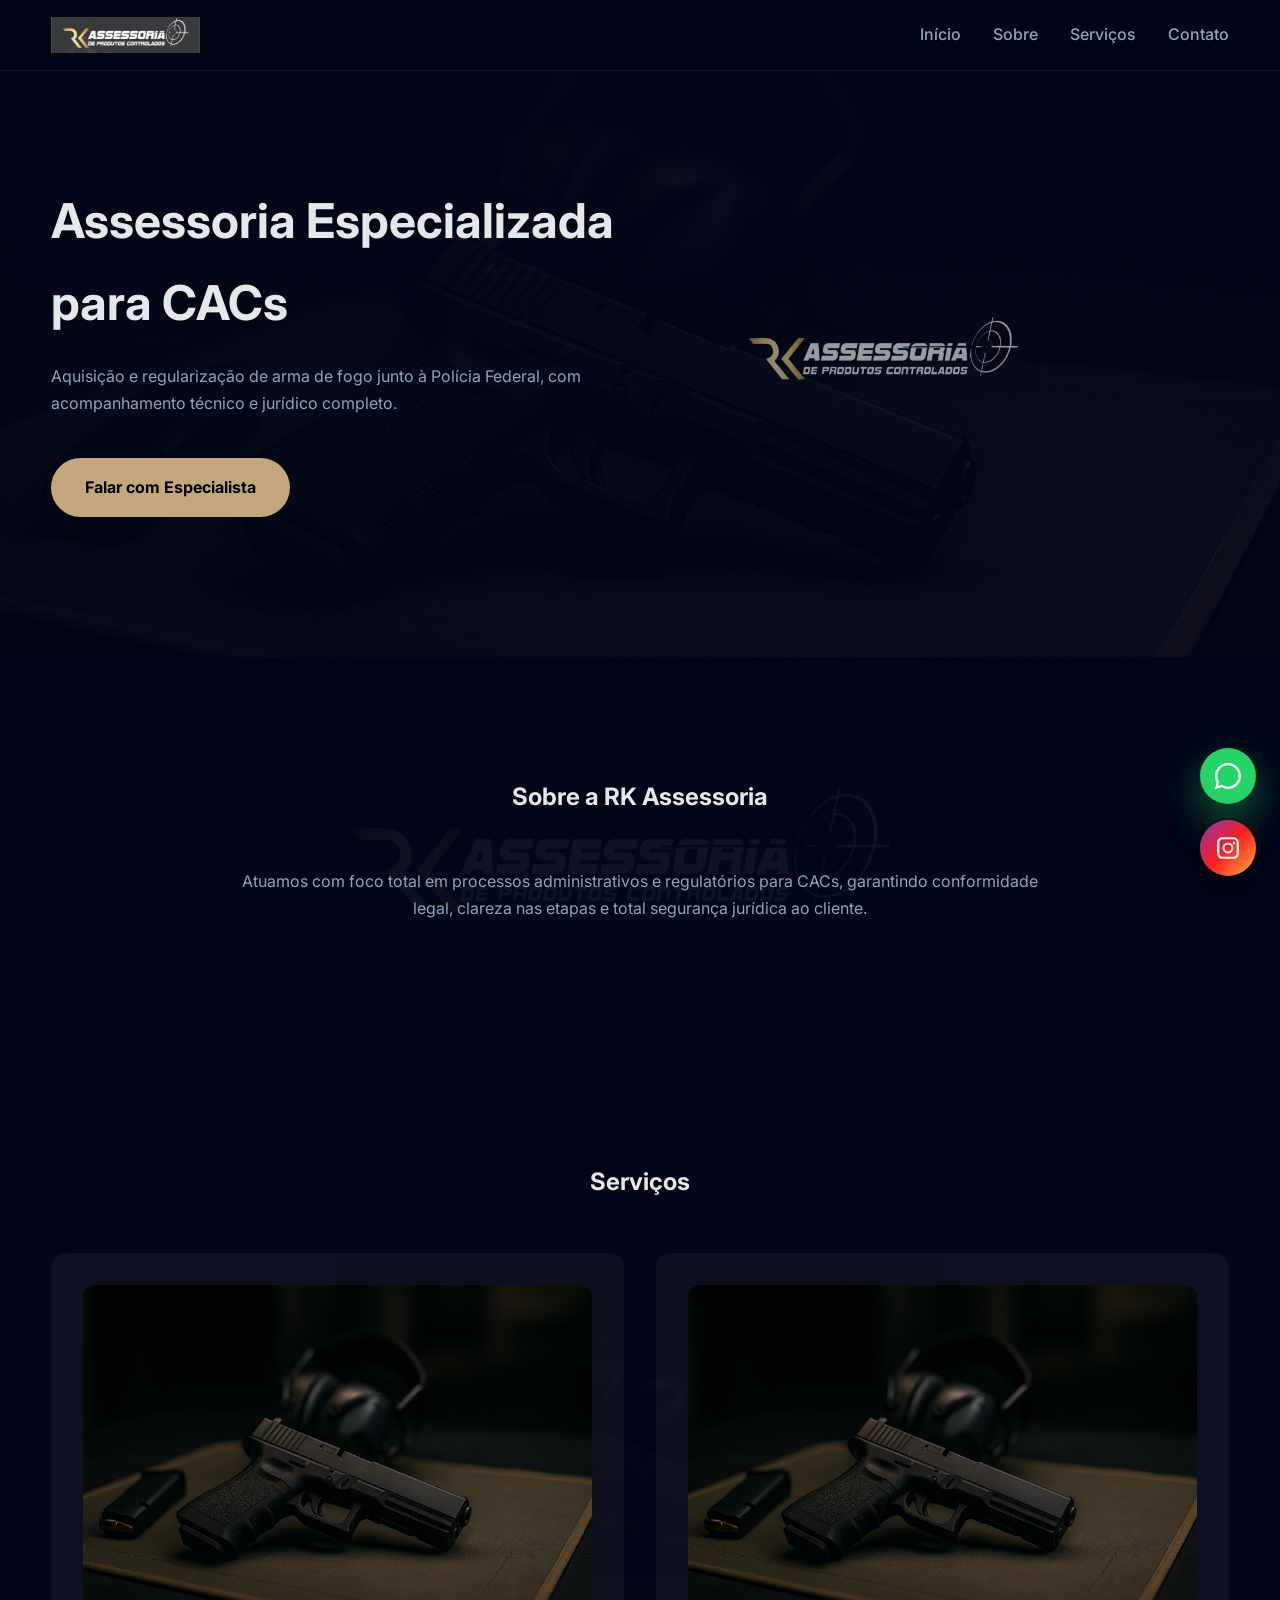
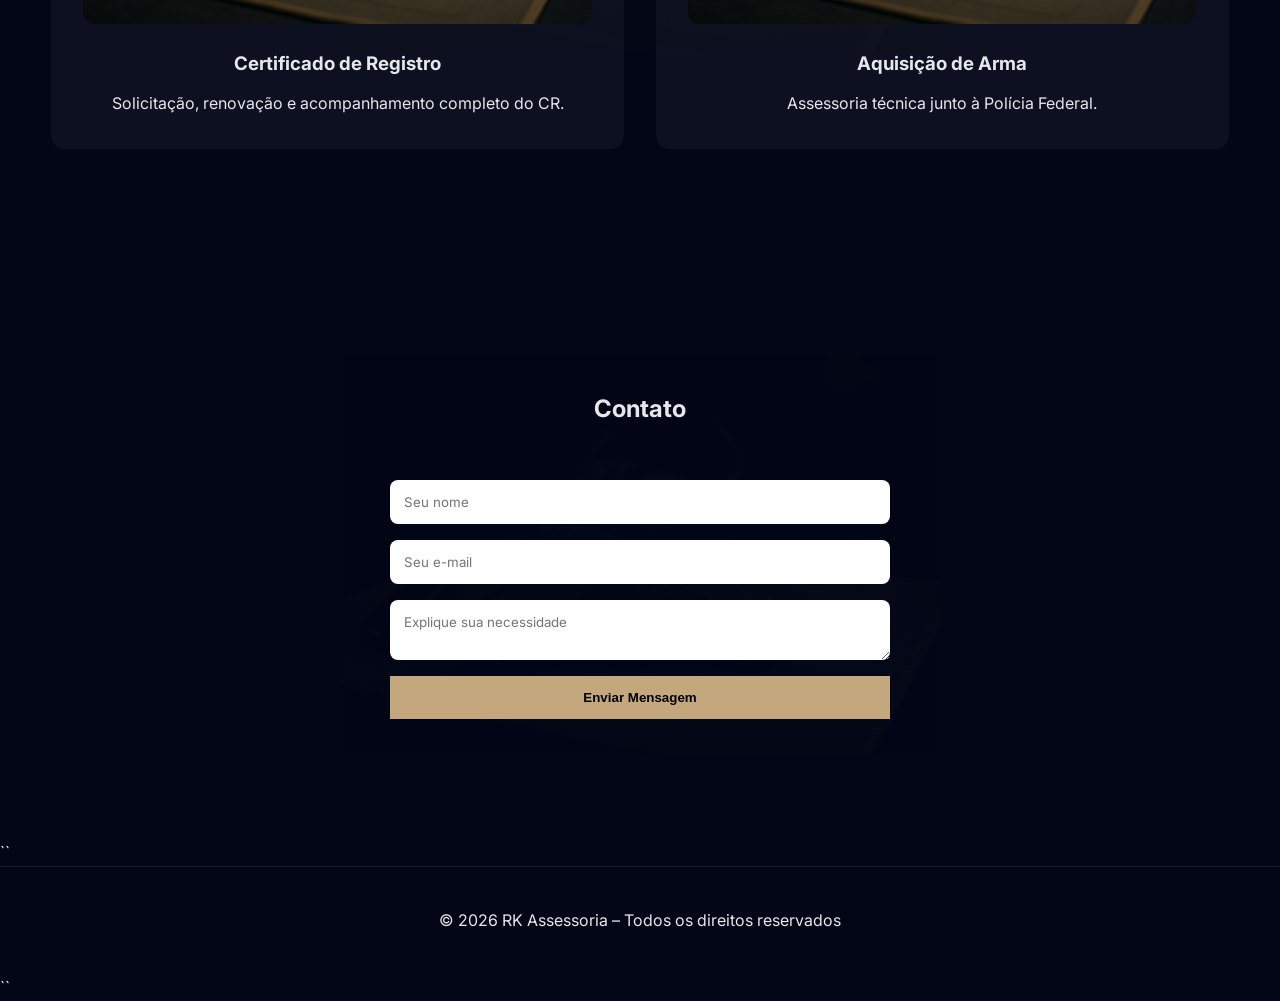
==== index.html @ 9faa20dd "Add files via upload" ====
<!DOCTYPE html>
<html lang="pt-BR">
<head>
  <meta charset="UTF-8">
  <meta name="viewport" content="width=device-width, initial-scale=1.0">
  <title>RK Assessoria | CAC</title>

  <!-- Fonte -->
  <link href="https://fonts.googleapis.com/css2?family=Inter:wght@400;500;600;700&display=swap" rel="stylesheet">

  <!-- CSS -->
  <link rel="stylesheet" href="css/style.css">
</head>
<body>

<!-- HEADER -->
<header class="header">
  <div class="container header-flex">
    <img src="img/logo-full.jpeg" alt="RK Assessoria" class="logo">

    <nav class="nav">
      <a href="#inicio">Início</a>
      <a href="#sobre">Sobre</a>
      <a href="#servicos">Serviços</a>
      <a href="#contato">Contato</a>
    </nav>
  </div>
</header>

<!-- HERO -->
<section class="hero" id="inicio">
  <div class="container hero-grid">
    <div>
      <h1>Assessoria Especializada para CACs</h1>
      <p>
        Aquisição e regularização de arma de fogo junto à Polícia Federal,
        com acompanhamento técnico e jurídico completo.
      </p>

      <a href="#contato" class="btn-primary">
        Falar com Especialista
      </a>
    </div>

    <img src="img/logo-light.png" alt="Logo RK" class="hero-logo">
  </div>
</section>

<!-- SOBRE -->
<section class="section watermark-sobre" id="sobre">
  <div class="container">
    <h2>Sobre a RK Assessoria</h2>

    <p class="center-text">
      Atuamos com foco total em processos administrativos e regulatórios
      para CACs, garantindo conformidade legal, clareza nas etapas
      e total segurança jurídica ao cliente.
    </p>
  </div>
</section>

<!-- SERVIÇOS -->
<section class="section watermark-servicos" id="servicos">
  <div class="container">
    <h2>Serviços</h2>

    <div class="grid">
      <div class="card">
        <img src="img/service1.jpg" alt="CR CAC">
        <h3>Certificado de Registro</h3>
        <p>Solicitação, renovação e acompanhamento completo do CR.</p>
      </div>

      <div class="card">
        <img src="img/service2.jpg" alt="Aquisição de Arma">
        <h3>Aquisição de Arma</h3>
        <p>Assessoria técnica junto à Polícia Federal.</p>
      </div>
    </div>
  </div>
</section>

<!-- CONTATO -->
<section class="section watermark-contato" id="contato">
  <div class="container">
    <h2>Contato</h2>

    <form class="contact-form">
      <input type="text" placeholder="Seu nome" required>
      <input type="email" placeholder="Seu e-mail" required>
      <textarea placeholder="Explique sua necessidade"></textarea>

      <button type="submit">Enviar Mensagem</button>
    </form>
  </div>
</section>

<!-- WHATSAPP e INSTAGRAM FLUTUANTE -->

<a href="https://wa.me/5500000000000"
   class="float-btn whatsapp-float"
   target="_blank"
   aria-label="WhatsApp">

  <svg xmlns="http://www.w3.org/2000/svg"
       viewBox="0 0 32 32"
       class="icon">
    <path d="M16 0C7.164 0 0 7.163 0 16c0 2.825.737 5.458 2.022 7.765L0 32l8.414-2.016A15.93 15.93 0 0 0 16 32c8.836 0 16-7.163 16-16C32 7.163 24.836 0 16 0zm0 29.09c-2.54 0-4.897-.742-6.89-2.016l-.493-.31-4.993 1.195 1.203-4.863-.322-.511A13.02 13.02 0 0 1 2.91 16C2.91 8.837 8.836 2.91 16 2.91c7.163 0 13.09 5.927 13.09 13.09 0 7.163-5.927 13.09-13.09 13.09z"/>
  </svg>
</a>

<!-- INSTAGRAM -->
<a href="https://www.instagram.com/rk_assessoria?igsh=MTFtNG84aW91aHFuNw=="
   class="float-btn instagram-float"
   target="_blank"
   aria-label="Instagram">

  <svg xmlns="http://www.w3.org/2000/svg"
       viewBox="0 0 24 24"
       class="icon">
    <path d="M7 2C4.243 2 2 4.243 2 7v10c0 2.757 2.243 5 5 5h10c2.757 0 5-2.243 5-5V7c0-2.757-2.243-5-5-5H7zm10 2c1.654 0 3 1.346 3 3v10c0 1.654-1.346 3-3 3H7c-1.654 0-3-1.346-3-3V7c0-1.654 1.346-3 3-3h10zm-5 3a5 5 0 100 10 5 5 0 000-10zm0 8.2A3.2 3.2 0 1115.2 12 3.204 3.204 0 0112 15.2zM17.5 6.3a1.2 1.2 0 100 2.4 1.2 1.2 0 000-2.4z"/>
  </svg>
</a>
``


<!-- FOOTER -->
<footer class="footer">
  <div class="container">
    <span>© 2026 RK Assessoria – Todos os direitos reservados</span>
  </div>
</footer>

<script src="js/script.js"></script>
</body>
</html>
``
---- css/style.css ----
:root {
  --bg-main: #020617;
  --bg-soft: #0f172a;
  --text-main: #e5e7eb;
  --text-muted: #94a3b8;
  --accent: #c4a77d;
  --whatsapp: #25d366;
}

/* RESET */
* {
  margin: 0;
  padding: 0;
  box-sizing: border-box;
}

html {
  scroll-behavior: smooth;
}

body {
  font-family: 'Inter', sans-serif;
  background: var(--bg-main);
  color: var(--text-main);
  line-height: 1.7;
}

/* CONTAINER */
.container {
  width: 92%;
  max-width: 1200px;
  margin: auto;
}

/* ================= HEADER ================= */
.header {
  position: fixed;
  top: 0;
  width: 100%;
  background: rgba(2,6,23,0.96);
  border-bottom: 1px solid rgba(255,255,255,0.08);
  z-index: 1000;
}

.header-flex {
  height: 70px;
  display: flex;
  align-items: center;
  justify-content: space-between;
}

.logo {
  height: 36px;
}

/* MENU COM LINHA ANIMADA */
.nav a {
  position: relative;
  margin-left: 28px;
  color: var(--text-muted);
  text-decoration: none;
  font-weight: 500;
  padding-bottom: 6px;
}

.nav a::after {
  content: "";
  position: absolute;
  left: 0;
  bottom: 0;
  width: 0;
  height: 2px;
  background: var(--accent);
  transition: width 0.35s ease;
}

.nav a:hover {
  color: var(--text-main);
}

.nav a:hover::after {
  width: 100%;
}

/* ================= HERO ================= */
.hero {
  padding: 180px 0 140px;
  background:
    linear-gradient(180deg, rgba(2,6,23,0.95), rgba(2,6,23,0.85)),
    url("../img/hero.jpg") center / cover no-repeat;
}

.hero-grid {
  display: grid;
  grid-template-columns: 1.3fr 1fr;
  gap: 60px;
  align-items: center;
}

.hero h1 {
  font-size: 3rem;
}

.hero p {
  margin: 20px 0 40px;
  color: var(--text-muted);
}

.hero-logo {
  max-width: 300px;
  opacity: 0.6;
}

/* BOTÃO */
.btn-primary {
  display: inline-block;
  background: var(--accent);
  color: #000;
  padding: 16px 34px;
  border-radius: 30px;
  font-weight: 700;
  text-decoration: none;
}

/* ================= SEÇÕES ================= */
.section {
  position: relative;
  padding: 120px 0;
  overflow: hidden;
}

.section h2 {
  text-align: center;
  margin-bottom: 50px;
}

/* MARCA D’ÁGUA */
.section::before {
  content: "";
  position: absolute;
  inset: 0;
  background-repeat: no-repeat;
  background-position: center;
  background-size: 600px;
  opacity: 0.05;
  pointer-events: none;
}

.section > .container {
  position: relative;
  z-index: 1;
}

.watermark-sobre::before {
  background-image: url("../img/logo-light.png");
}

.watermark-servicos::before {
  background-image: url("../img/service1.jpg");
}

.watermark-contato::before {
  background-image: url("../img/service2.jpg");
}

/* TEXTO */
.center-text {
  max-width: 800px;
  margin: auto;
  text-align: center;
  color: var(--text-muted);
}

/* ================= CARDS ================= */
.grid {
  display: grid;
  grid-template-columns: repeat(auto-fit, minmax(280px,1fr));
  gap: 32px;
}

.card {
  background: rgba(255,255,255,0.04);
  border-radius: 14px;
  padding: 32px;
  text-align: center;
  position: relative;
  overflow: hidden;
  transition: transform 0.3s ease;
}

.card:hover {
  transform: translateY(-6px);
}

/* LINHA ANIMADA NO CARD */
.card::after {
  content: "";
  position: absolute;
  bottom: 0;
  left: 0;
  width: 0;
  height: 3px;
  background: var(--accent);
  transition: width 0.4s ease;
}

.card:hover::after {
  width: 100%;
}

.card img {
  width: 100%;
  border-radius: 12px;
  margin-bottom: 16px;
}

.card h3 {
  margin-bottom: 10px;
}

/* ================= FORM ================= */
.contact-form {
  max-width: 500px;
  margin: auto;
  display: flex;
  flex-direction: column;
  gap: 16px;
}

.contact-form input,
.contact-form textarea {
  padding: 14px;
  border-radius: 8px;
  border: none;
  font-family: inherit;
}

.contact-form button {
  padding: 14px;
  background: var(--accent);
  border: none;
  font-weight: 700;
  cursor: pointer;
}

/* ================= WHATSAPP ================= */
.whatsapp-float {
  position: fixed;
  bottom: 24px;
  right: 24px;
  width: 58px;
  height: 58px;
  background: var(--whatsapp);
  color: #fff;
  font-size: 26px;
  border-radius: 50%;
  display: flex;
  align-items: center;
  justify-content: center;
  text-decoration: none;
}

/* ================= FOOTER ================= */
.footer {
  padding: 40px 0;
  text-align: center;
  border-top: 1px solid rgba(255,255,255,0.08);
}

/* ================= RESPONSIVO ================= */
@media (max-width: 900px) {
  .hero-grid {
    grid-template-columns: 1fr;
    text-align: center;
  }

  .nav {
    display: none;
  }
}


/* BASE DOS BOTÕES FLUTUANTES */
.float-btn {
  position: fixed;
  right: 24px;

  width: 56px;
  height: 56px;

  border-radius: 50%;
  display: flex;
  align-items: center;
  justify-content: center;

  text-decoration: none;
  z-index: 999;

  transition: transform 0.3s ease, box-shadow 0.3s ease;
}

.float-btn:hover {
  transform: translateY(-4px);
}

/* ÍCONE */
.float-btn .icon {
  width: 26px;
  height: 26px;
  fill: #fff;
}

/* WHATSAPP */
.whatsapp-float {
  bottom: 96px; /* fica em cima */
  background: #25d366;
  box-shadow: 0 18px 40px rgba(37,211,102,0.45);
}

.whatsapp-float:hover {
  box-shadow: 0 24px 60px rgba(37,211,102,0.65);
}

/* INSTAGRAM */
.instagram-float {
  bottom: 24px; /* fica embaixo */
  background: linear-gradient(135deg, #833ab4, #fd1d1d, #fcb045);
  box-shadow: 0 18px 40px rgba(0,0,0,0.45);
}

.instagram-float:hover {
  box-shadow: 0 24px 60px rgba(0,0,0,0.65);
}
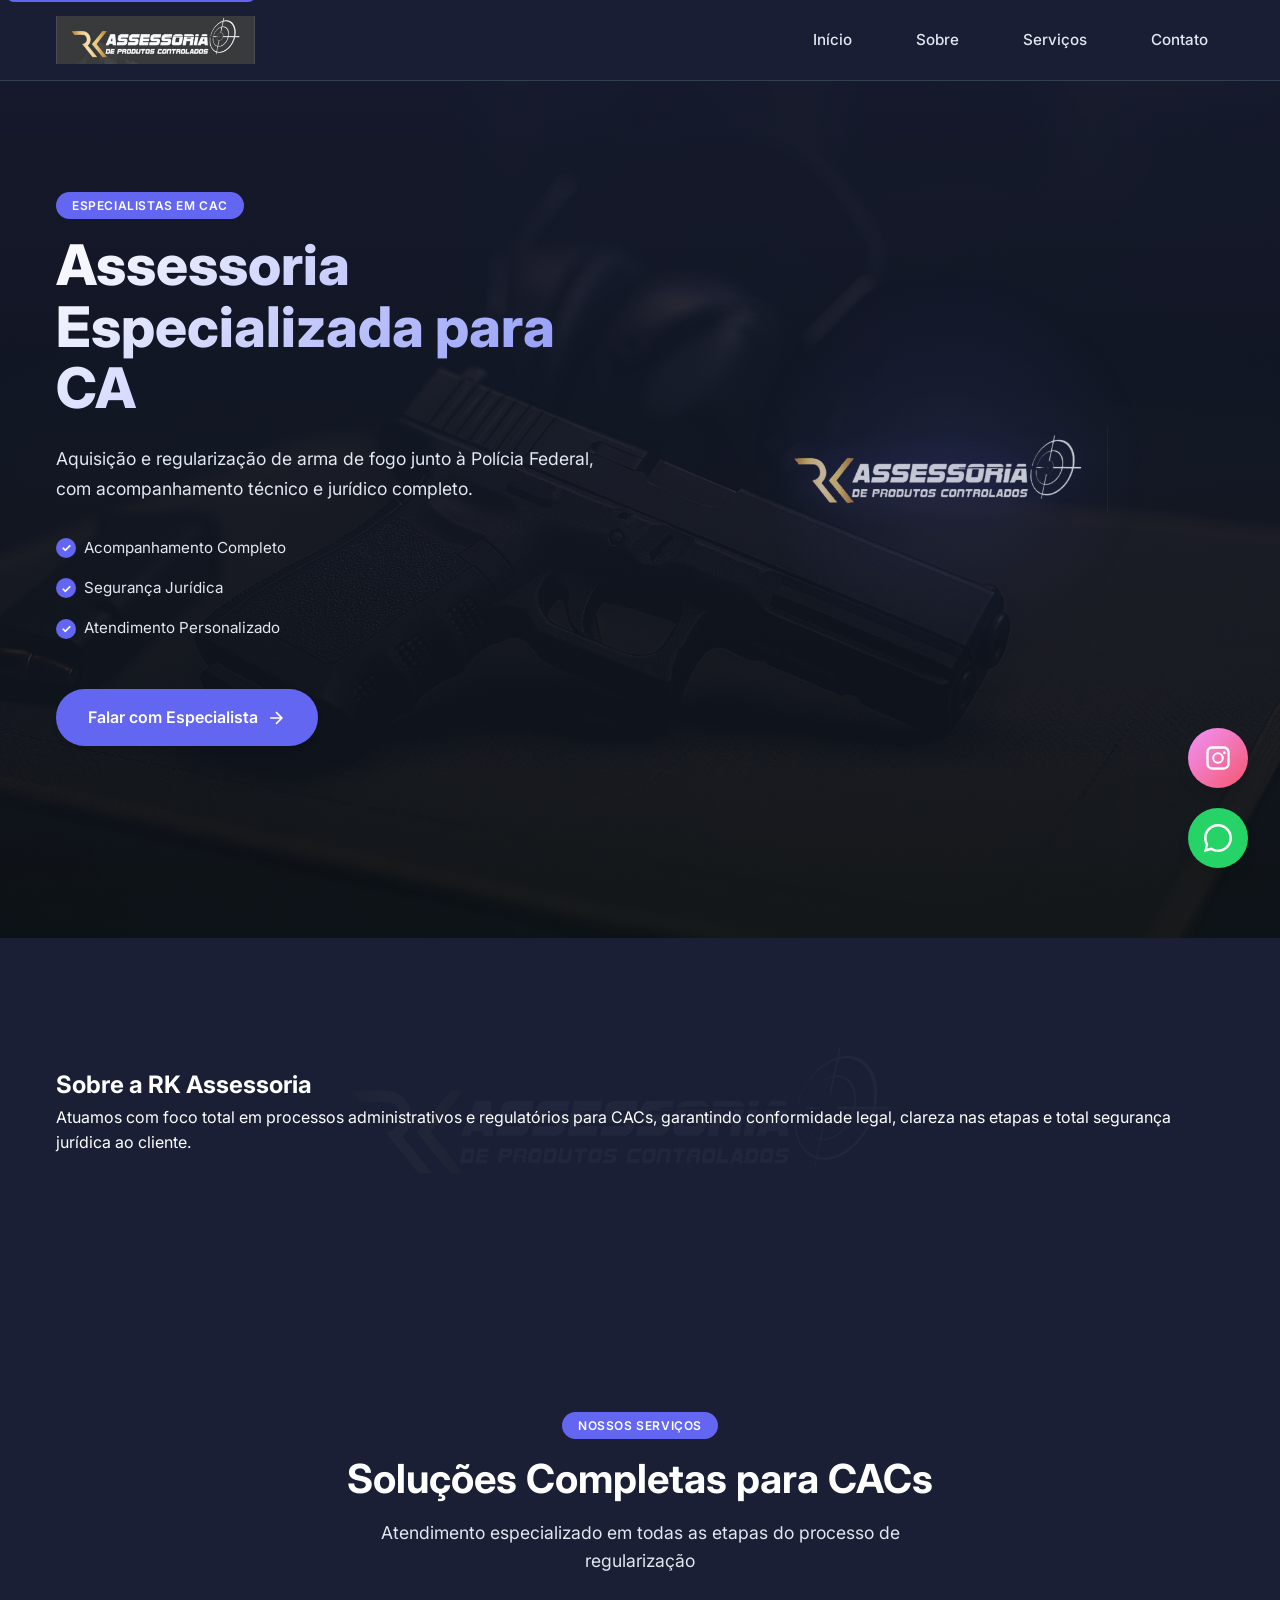
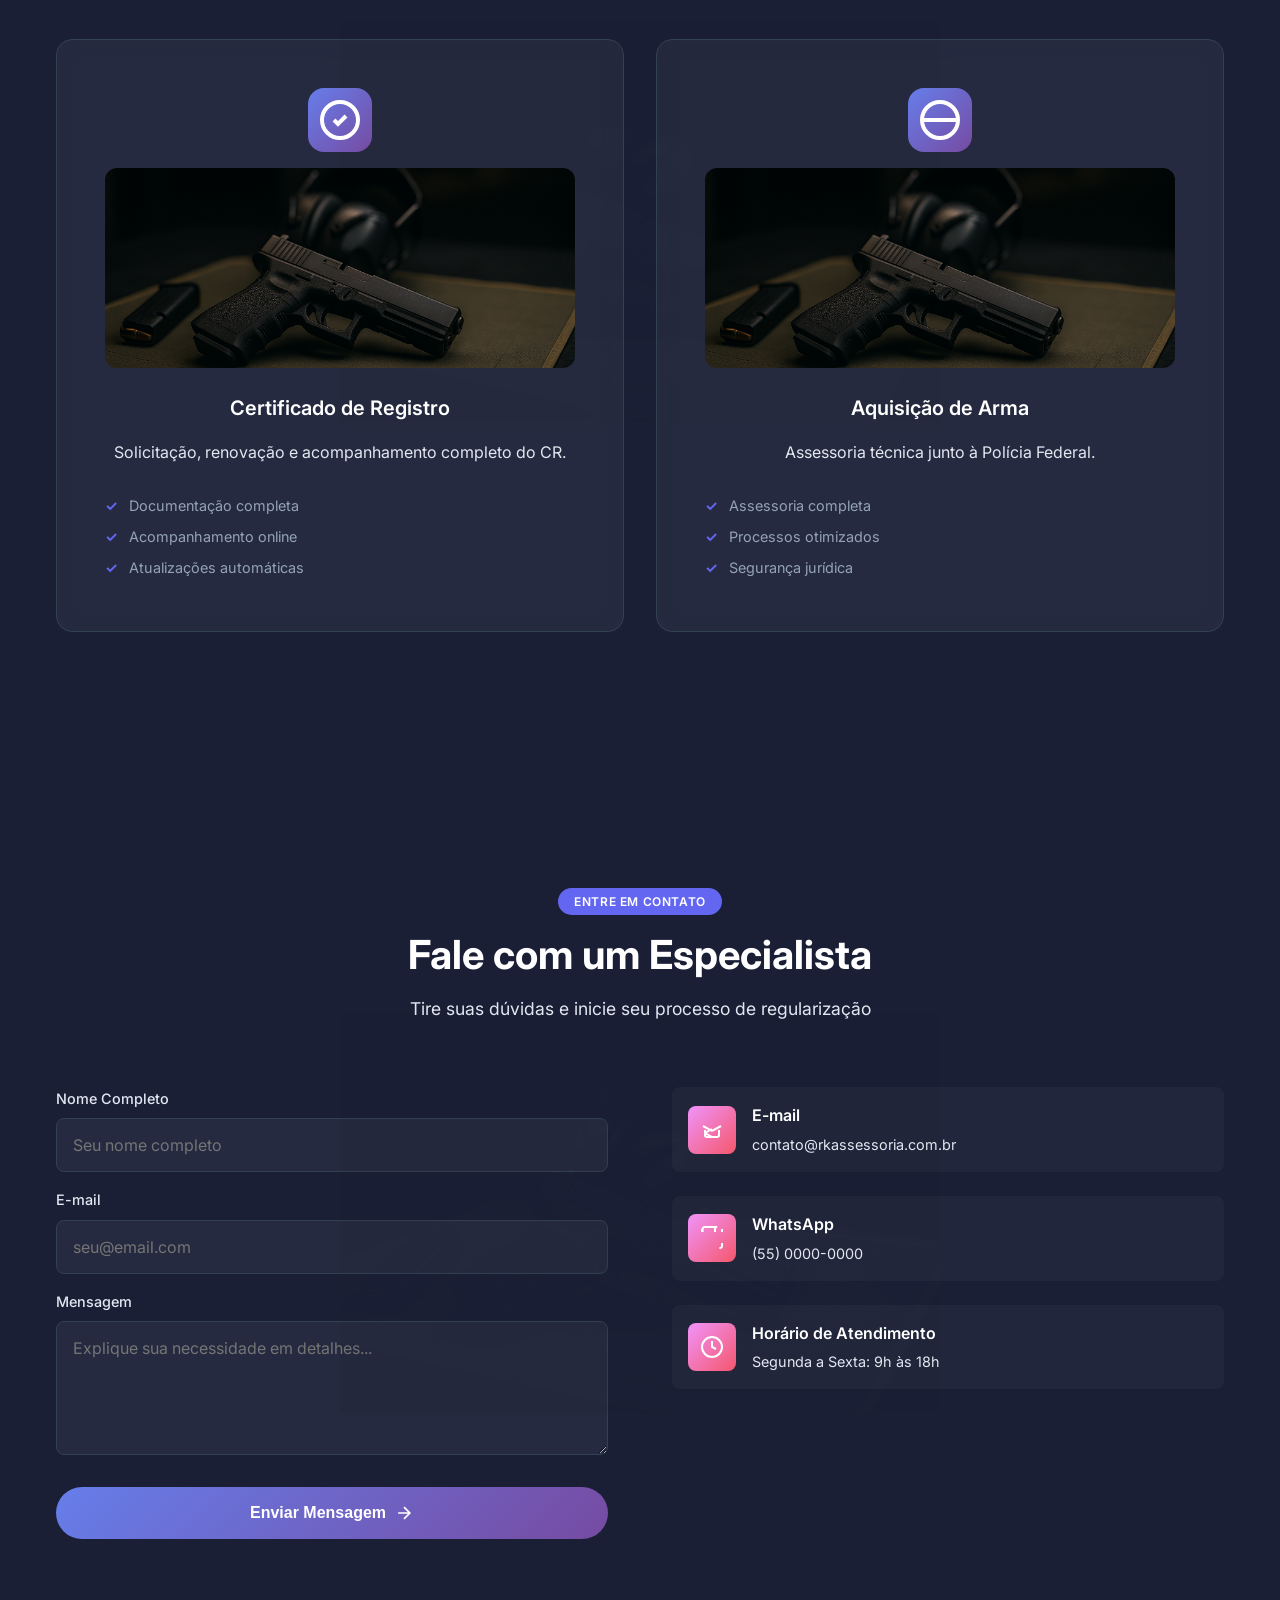
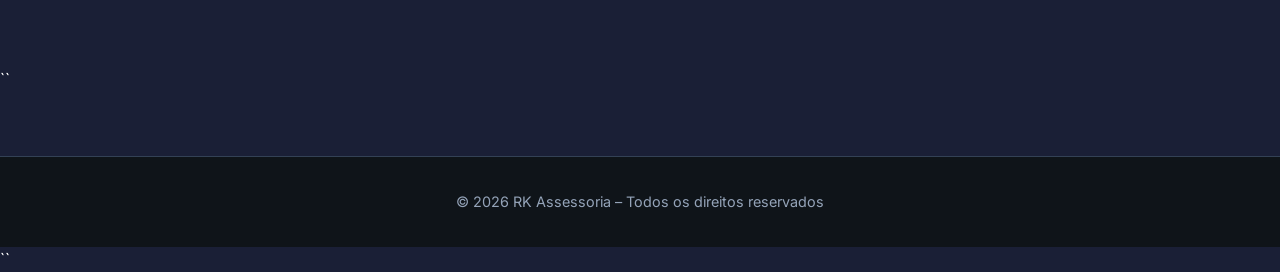
==== commit d971561d: "Add files via upload" ====
--- a/index.html
+++ b/index.html
@@ -3,46 +3,89 @@
 <head>
   <meta charset="UTF-8">
   <meta name="viewport" content="width=device-width, initial-scale=1.0">
-  <title>RK Assessoria | CAC</title>
-
-  <!-- Fonte -->
-  <link href="https://fonts.googleapis.com/css2?family=Inter:wght@400;500;600;700&display=swap" rel="stylesheet">
+  <meta name="description" content="RK Assessoria - Assessoria especializada para CACs. Aquisição e regularização de arma de fogo com acompanhamento técnico e jurídico completo.">
+  <meta name="keywords" content="CAC, assessoria, arma de fogo, Polícia Federal, certificado de registro">
+  <meta name="author" content="RK Assessoria">
+  <title>RK Assessoria | Assessoria Especializada para CACs</title>
+
+  <!-- Preconnect for performance -->
+  <link rel="preconnect" href="https://fonts.googleapis.com">
+  <link rel="preconnect" href="https://fonts.gstatic.com" crossorigin>
+
+  <!-- Fonts -->
+  <link href="https://fonts.googleapis.com/css2?family=Inter:wght@300;400;500;600;700;800&display=swap" rel="stylesheet">
 
   <!-- CSS -->
-  <link rel="stylesheet" href="css/style.css">
+  <link rel="stylesheet" href="css/style-new.css">
+
+  <!-- Favicon -->
+  <link rel="icon" type="image/x-icon" href="img/favicon.ico">
 </head>
 <body>
 
+<!-- Skip to main content for accessibility -->
+<a href="#main" class="skip-link">Pular para o conteúdo principal</a>
+
 <!-- HEADER -->
-<header class="header">
+<header class="header" role="banner">
   <div class="container header-flex">
-    <img src="img/logo-full.jpeg" alt="RK Assessoria" class="logo">
-
-    <nav class="nav">
-      <a href="#inicio">Início</a>
-      <a href="#sobre">Sobre</a>
-      <a href="#servicos">Serviços</a>
-      <a href="#contato">Contato</a>
+    <a href="#inicio" class="logo-link" aria-label="RK Assessoria - Início">
+      <img src="img/logo-full.jpeg" alt="RK Assessoria" class="logo">
+    </a>
+
+    <button class="mobile-menu-toggle" aria-label="Abrir menu" aria-expanded="false">
+      <span></span>
+      <span></span>
+      <span></span>
+    </button>
+
+    <nav class="nav" role="navigation" aria-label="Menu principal">
+      <a href="#inicio" class="nav-link">Início</a>
+      <a href="#sobre" class="nav-link">Sobre</a>
+      <a href="#servicos" class="nav-link">Serviços</a>
+      <a href="#contato" class="nav-link">Contato</a>
     </nav>
   </div>
 </header>
 
 <!-- HERO -->
-<section class="hero" id="inicio">
+<section class="hero" id="inicio" role="main">
   <div class="container hero-grid">
-    <div>
-      <h1>Assessoria Especializada para CACs</h1>
-      <p>
+    <div class="hero-content">
+      <span class="hero-badge">Especialistas em CAC</span>
+      <h1 class="hero-title">Assessoria Especializada para CACs</h1>
+      <p class="hero-description">
         Aquisição e regularização de arma de fogo junto à Polícia Federal,
         com acompanhamento técnico e jurídico completo.
       </p>
 
+      <div class="hero-features">
+        <div class="feature-item">
+          <span class="feature-icon">✓</span>
+          <span>Acompanhamento Completo</span>
+        </div>
+        <div class="feature-item">
+          <span class="feature-icon">✓</span>
+          <span>Segurança Jurídica</span>
+        </div>
+        <div class="feature-item">
+          <span class="feature-icon">✓</span>
+          <span>Atendimento Personalizado</span>
+        </div>
+      </div>
+
       <a href="#contato" class="btn-primary">
-        Falar com Especialista
+        <span>Falar com Especialista</span>
+        <svg width="20" height="20" viewBox="0 0 24 24" fill="none" stroke="currentColor" stroke-width="2">
+          <path d="M5 12h14M12 5l7 7-7 7"/>
+        </svg>
       </a>
     </div>
 
-    <img src="img/logo-light.png" alt="Logo RK" class="hero-logo">
+    <div class="hero-visual">
+      <img src="img/logo-light.png" alt="Logo RK" class="hero-logo">
+      <div class="hero-glow"></div>
+    </div>
   </div>
 </section>
 
@@ -62,19 +105,49 @@
 <!-- SERVIÇOS -->
 <section class="section watermark-servicos" id="servicos">
   <div class="container">
-    <h2>Serviços</h2>
+    <div class="section-header">
+      <span class="section-subtitle">Nossos Serviços</span>
+      <h2 class="section-title">Soluções Completas para CACs</h2>
+      <p class="section-description">
+        Atendimento especializado em todas as etapas do processo de regularização
+      </p>
+    </div>
 
     <div class="grid">
       <div class="card">
-        <img src="img/service1.jpg" alt="CR CAC">
-        <h3>Certificado de Registro</h3>
-        <p>Solicitação, renovação e acompanhamento completo do CR.</p>
+        <div class="card-icon">
+          <svg width="48" height="48" viewBox="0 0 24 24" fill="none" stroke="currentColor" stroke-width="2">
+            <path d="M9 12l2 2 4-4m6 2a9 9 0 11-18 0 9 9 0 0118 0z"/>
+          </svg>
+        </div>
+        <img src="img/service1.jpg" alt="CR CAC" class="card-image">
+        <div class="card-content">
+          <h3>Certificado de Registro</h3>
+          <p>Solicitação, renovação e acompanhamento completo do CR.</p>
+          <ul class="card-features">
+            <li>Documentação completa</li>
+            <li>Acompanhamento online</li>
+            <li>Atualizações automáticas</li>
+          </ul>
+        </div>
       </div>
 
       <div class="card">
-        <img src="img/service2.jpg" alt="Aquisição de Arma">
-        <h3>Aquisição de Arma</h3>
-        <p>Assessoria técnica junto à Polícia Federal.</p>
+        <div class="card-icon">
+          <svg width="48" height="48" viewBox="0 0 24 24" fill="none" stroke="currentColor" stroke-width="2">
+            <path d="M21 12a9 9 0 01-9 9m9-9a9 9 0 00-9-9m9 9H3m9 9a9 9 0 01-9-9m9-9a9 9 0 00-9 9"/>
+          </svg>
+        </div>
+        <img src="img/service2.jpg" alt="Aquisição de Arma" class="card-image">
+        <div class="card-content">
+          <h3>Aquisição de Arma</h3>
+          <p>Assessoria técnica junto à Polícia Federal.</p>
+          <ul class="card-features">
+            <li>Assessoria completa</li>
+            <li>Processos otimizados</li>
+            <li>Segurança jurídica</li>
+          </ul>
+        </div>
       </div>
     </div>
   </div>
@@ -83,15 +156,78 @@
 <!-- CONTATO -->
 <section class="section watermark-contato" id="contato">
   <div class="container">
-    <h2>Contato</h2>
-
-    <form class="contact-form">
-      <input type="text" placeholder="Seu nome" required>
-      <input type="email" placeholder="Seu e-mail" required>
-      <textarea placeholder="Explique sua necessidade"></textarea>
-
-      <button type="submit">Enviar Mensagem</button>
-    </form>
+    <div class="section-header">
+      <span class="section-subtitle">Entre em Contato</span>
+      <h2 class="section-title">Fale com um Especialista</h2>
+      <p class="section-description">
+        Tire suas dúvidas e inicie seu processo de regularização
+      </p>
+    </div>
+
+    <div class="contact-wrapper">
+      <form class="contact-form">
+        <div class="form-group">
+          <label for="name" class="form-label">Nome Completo</label>
+          <input type="text" id="name" name="name" placeholder="Seu nome completo" required class="form-input">
+        </div>
+        
+        <div class="form-group">
+          <label for="email" class="form-label">E-mail</label>
+          <input type="email" id="email" name="email" placeholder="seu@email.com" required class="form-input">
+        </div>
+        
+        <div class="form-group">
+          <label for="message" class="form-label">Mensagem</label>
+          <textarea id="message" name="message" placeholder="Explique sua necessidade em detalhes..." rows="5" required class="form-textarea"></textarea>
+        </div>
+
+        <button type="submit" class="btn-submit">
+          <span>Enviar Mensagem</span>
+          <svg width="20" height="20" viewBox="0 0 24 24" fill="none" stroke="currentColor" stroke-width="2">
+            <path d="M5 12h14M12 5l7 7-7 7"/>
+          </svg>
+        </button>
+      </form>
+
+      <div class="contact-info">
+        <div class="contact-item">
+          <div class="contact-icon">
+            <svg width="24" height="24" viewBox="0 0 24 24" fill="none" stroke="currentColor" stroke-width="2">
+              <path d="M3 8l7.89 4.26a2 2 0 002.22 0L21 8M5 12v5a2 2 0 002 2h10a2 2 0 002-2v-5m-7 7l-7-4m0 0l7-4"/>
+            </svg>
+          </div>
+          <div class="contact-details">
+            <h4>E-mail</h4>
+            <p>contato@rkassessoria.com.br</p>
+          </div>
+        </div>
+
+        <div class="contact-item">
+          <div class="contact-icon">
+            <svg width="24" height="24" viewBox="0 0 24 24" fill="none" stroke="currentColor" stroke-width="2">
+              <path d="M22 16.92v3a2 2 0 01-2.18 2H19.4M15 6.08V3a2 2 0 012.18-2H4.62A2 2 0 002.62 3v3.08M22 3v3.08M2 3v3.08"/>
+            </svg>
+          </div>
+          <div class="contact-details">
+            <h4>WhatsApp</h4>
+            <p>(55) 0000-0000</p>
+          </div>
+        </div>
+
+        <div class="contact-item">
+          <div class="contact-icon">
+            <svg width="24" height="24" viewBox="0 0 24 24" fill="none" stroke="currentColor" stroke-width="2">
+              <circle cx="12" cy="12" r="10"/>
+              <polyline points="12 6 12 12 16 14"/>
+            </svg>
+          </div>
+          <div class="contact-details">
+            <h4>Horário de Atendimento</h4>
+            <p>Segunda a Sexta: 9h às 18h</p>
+          </div>
+        </div>
+      </div>
+    </div>
   </div>
 </section>
 
--- a/css/style-new.css
+++ b/css/style-new.css
@@ -0,0 +1,1078 @@
+/* ============================================
+   MODERN CSS FOR RK ASSESSORIA
+   ============================================ */
+
+/* CSS Variables */
+:root {
+  /* Colors - Modern Palette */
+  --primary: #1a1f36;
+  --primary-dark: #0f1419;
+  --primary-light: #2a3147;
+  
+  --accent: #6366f1;
+  --accent-dark: #4f46e5;
+  --accent-light: #818cf8;
+  
+  --secondary: #22d3ee;
+  --secondary-dark: #06b6d4;
+  --secondary-light: #67e8f9;
+  
+  --text-primary: #ffffff;
+  --text-secondary: #e2e8f0;
+  --text-muted: #94a3b8;
+  --text-dim: #64748b;
+  
+  --surface: #ffffff;
+  --surface-dark: #1e293b;
+  --surface-light: #f8fafc;
+  
+  --border: #e2e8f0;
+  --border-dark: #334155;
+  --border-light: #f1f5f9;
+  
+  --gradient-1: linear-gradient(135deg, #667eea 0%, #764ba2 100%);
+  --gradient-2: linear-gradient(135deg, #f093fb 0%, #f5576c 100%);
+  --gradient-3: linear-gradient(135deg, #4facfe 0%, #00f2fe 100%);
+  --gradient-dark: linear-gradient(180deg, rgba(26, 31, 54, 0.95), rgba(15, 20, 25, 0.98));
+  
+  /* Shadows */
+  --shadow-sm: 0 1px 2px 0 rgba(0, 0, 0, 0.05);
+  --shadow: 0 4px 6px -1px rgba(0, 0, 0, 0.1), 0 2px 4px -1px rgba(0, 0, 0, 0.06);
+  --shadow-lg: 0 10px 15px -3px rgba(0, 0, 0, 0.1), 0 4px 6px -2px rgba(0, 0, 0, 0.05);
+  --shadow-xl: 0 20px 25px -5px rgba(0, 0, 0, 0.1), 0 10px 10px -5px rgba(0, 0, 0, 0.04);
+  
+  /* Transitions */
+  --transition-fast: 150ms cubic-bezier(0.4, 0, 0.2, 1);
+  --transition: 300ms cubic-bezier(0.4, 0, 0.2, 1);
+  --transition-slow: 500ms cubic-bezier(0.4, 0, 0.2, 1);
+  
+  /* Typography */
+  --font-family: 'Inter', -apple-system, BlinkMacSystemFont, 'Segoe UI', Roboto, sans-serif;
+  --font-mono: 'SF Mono', Monaco, 'Cascadia Code', 'Roboto Mono', Consolas, monospace;
+  
+  /* Spacing */
+  --space-xs: 0.25rem;
+  --space-sm: 0.5rem;
+  --space: 1rem;
+  --space-lg: 1.5rem;
+  --space-xl: 2rem;
+  --space-2xl: 3rem;
+  --space-3xl: 4rem;
+  
+  /* Border Radius */
+  --radius-sm: 0.375rem;
+  --radius: 0.5rem;
+  --radius-lg: 0.75rem;
+  --radius-xl: 1rem;
+  --radius-2xl: 1.5rem;
+  --radius-full: 9999px;
+}
+
+/* Reset & Base */
+* {
+  margin: 0;
+  padding: 0;
+  box-sizing: border-box;
+}
+
+*::before,
+*::after {
+  box-sizing: border-box;
+}
+
+html {
+  scroll-behavior: smooth;
+  font-size: clamp(14px, 1.5vw, 16px);
+  -webkit-font-smoothing: antialiased;
+  -moz-osx-font-smoothing: grayscale;
+}
+
+body {
+  font-family: var(--font-family);
+  font-weight: 400;
+  line-height: 1.6;
+  color: var(--text-primary);
+  background: var(--primary);
+  overflow-x: hidden;
+}
+
+/* Skip Link */
+.skip-link {
+  position: absolute;
+  top: -40px;
+  left: 6px;
+  background: var(--accent);
+  color: white;
+  padding: 8px;
+  text-decoration: none;
+  border-radius: var(--radius);
+  z-index: 10000;
+  transition: var(--transition-fast);
+}
+
+.skip-link:focus {
+  top: 6px;
+}
+
+/* Container */
+.container {
+  width: min(100% - 2rem, 1200px);
+  margin: 0 auto;
+  padding: 0 1rem;
+}
+
+/* ============================================
+   HEADER
+   ============================================ */
+
+.header {
+  position: fixed;
+  top: 0;
+  left: 0;
+  right: 0;
+  background: rgba(26, 31, 54, 0.95);
+  backdrop-filter: blur(20px);
+  -webkit-backdrop-filter: blur(20px);
+  border-bottom: 1px solid var(--border-dark);
+  z-index: 1000;
+  transition: var(--transition);
+}
+
+.header-flex {
+  display: flex;
+  align-items: center;
+  justify-content: space-between;
+  height: 80px;
+  max-width: 1200px;
+  margin: 0 auto;
+  padding: 0 1rem;
+}
+
+.logo-link {
+  display: flex;
+  align-items: center;
+  text-decoration: none;
+  transition: var(--transition-fast);
+}
+
+.logo-link:hover {
+  transform: scale(1.05);
+}
+
+.logo {
+  height: 48px;
+  width: auto;
+  transition: var(--transition);
+}
+
+/* Mobile Menu Toggle */
+.mobile-menu-toggle {
+  display: none;
+  flex-direction: column;
+  justify-content: center;
+  align-items: center;
+  width: 48px;
+  height: 48px;
+  background: transparent;
+  border: none;
+  cursor: pointer;
+  position: relative;
+  z-index: 1001;
+}
+
+.mobile-menu-toggle span {
+  width: 24px;
+  height: 2px;
+  background: var(--text-primary);
+  margin: 3px 0;
+  transition: var(--transition);
+  position: relative;
+}
+
+.mobile-menu-toggle span:nth-child(1) {
+  transform: translateY(0) rotate(0deg);
+}
+
+.mobile-menu-toggle span:nth-child(2) {
+  opacity: 1;
+}
+
+.mobile-menu-toggle span:nth-child(3) {
+  transform: translateY(0) rotate(0deg);
+}
+
+.mobile-menu-toggle[aria-expanded="true"] span:nth-child(1) {
+  transform: translateY(5px) rotate(45deg);
+}
+
+.mobile-menu-toggle[aria-expanded="true"] span:nth-child(2) {
+  opacity: 0;
+}
+
+.mobile-menu-toggle[aria-expanded="true"] span:nth-child(3) {
+  transform: translateY(-5px) rotate(-45deg);
+}
+
+/* Navigation */
+.nav {
+  display: flex;
+  align-items: center;
+  gap: var(--space-xl);
+}
+
+.nav-link {
+  position: relative;
+  color: var(--text-secondary);
+  text-decoration: none;
+  font-weight: 500;
+  font-size: 0.95rem;
+  padding: var(--space-sm) var(--space);
+  border-radius: var(--radius);
+  transition: var(--transition-fast);
+  overflow: hidden;
+}
+
+.nav-link::before {
+  content: '';
+  position: absolute;
+  top: 0;
+  left: -100%;
+  width: 100%;
+  height: 100%;
+  background: var(--accent);
+  transition: var(--transition);
+  z-index: -1;
+}
+
+.nav-link:hover {
+  color: var(--text-primary);
+  transform: translateY(-2px);
+}
+
+.nav-link:hover::before {
+  left: 0;
+}
+
+.nav-link:focus {
+  outline: 2px solid var(--accent);
+  outline-offset: 2px;
+}
+
+/* ============================================
+   HERO
+   ============================================ */
+
+.hero {
+  padding: clamp(6rem, 15vw, 12rem) 0;
+  background: var(--gradient-dark);
+  position: relative;
+  overflow: hidden;
+}
+
+.hero::before {
+  content: '';
+  position: absolute;
+  top: 0;
+  left: 0;
+  right: 0;
+  bottom: 0;
+  background: url("../img/hero.jpg") center/cover no-repeat;
+  opacity: 0.15;
+  z-index: 0;
+}
+
+.hero-grid {
+  display: grid;
+  grid-template-columns: 1fr 1fr;
+  gap: var(--space-3xl);
+  align-items: center;
+  position: relative;
+  z-index: 1;
+}
+
+.hero-content {
+  max-width: 600px;
+}
+
+.hero-badge {
+  display: inline-block;
+  background: var(--accent);
+  color: white;
+  padding: var(--space-xs) var(--space);
+  border-radius: var(--radius-full);
+  font-size: 0.75rem;
+  font-weight: 600;
+  text-transform: uppercase;
+  letter-spacing: 0.05em;
+  margin-bottom: var(--space);
+  animation: pulse 2s infinite;
+}
+
+@keyframes pulse {
+  0%, 100% { opacity: 1; }
+  50% { opacity: 0.8; }
+}
+
+.hero-title {
+  font-size: clamp(2rem, 5vw, 3.5rem);
+  font-weight: 800;
+  line-height: 1.1;
+  margin-bottom: var(--space-lg);
+  background: linear-gradient(135deg, var(--text-primary) 0%, var(--accent-light) 100%);
+  -webkit-background-clip: text;
+  -webkit-text-fill-color: transparent;
+  background-clip: text;
+  animation: gradientShift 3s ease-in-out infinite;
+}
+
+@keyframes gradientShift {
+  0%, 100% { background-position: 0% 50%; }
+  50% { background-position: 100% 50%; }
+}
+
+.hero-description {
+  font-size: 1.1rem;
+  color: var(--text-secondary);
+  margin-bottom: var(--space-xl);
+  line-height: 1.7;
+}
+
+.hero-features {
+  display: flex;
+  flex-direction: column;
+  gap: var(--space);
+  margin-bottom: var(--space-2xl);
+}
+
+.feature-item {
+  display: flex;
+  align-items: center;
+  gap: var(--space-sm);
+  color: var(--text-secondary);
+  font-size: 0.95rem;
+  opacity: 0;
+  transform: translateX(-20px);
+  animation: slideIn 0.6s ease forwards;
+}
+
+.feature-item:nth-child(1) { animation-delay: 0.1s; }
+.feature-item:nth-child(2) { animation-delay: 0.2s; }
+.feature-item:nth-child(3) { animation-delay: 0.3s; }
+
+@keyframes slideIn {
+  to {
+    opacity: 1;
+    transform: translateX(0);
+  }
+}
+
+.feature-icon {
+  display: flex;
+  align-items: center;
+  justify-content: center;
+  width: 20px;
+  height: 20px;
+  background: var(--accent);
+  color: white;
+  border-radius: var(--radius-full);
+  font-size: 0.75rem;
+  font-weight: bold;
+}
+
+/* Primary Button */
+.btn-primary {
+  display: inline-flex;
+  align-items: center;
+  gap: var(--space-sm);
+  background: var(--accent);
+  color: white;
+  padding: var(--space) var(--space-xl);
+  border-radius: var(--radius-full);
+  text-decoration: none;
+  font-weight: 600;
+  font-size: 1rem;
+  border: none;
+  cursor: pointer;
+  transition: var(--transition);
+  position: relative;
+  overflow: hidden;
+  box-shadow: var(--shadow);
+}
+
+.btn-primary::before {
+  content: '';
+  position: absolute;
+  top: 0;
+  left: -100%;
+  width: 100%;
+  height: 100%;
+  background: var(--accent-dark);
+  transition: var(--transition);
+  z-index: 0;
+}
+
+.btn-primary:hover {
+  transform: translateY(-3px);
+  box-shadow: var(--shadow-lg);
+}
+
+.btn-primary:hover::before {
+  left: 0;
+}
+
+.btn-primary:focus {
+  outline: 2px solid var(--accent);
+  outline-offset: 2px;
+}
+
+.btn-primary svg {
+  position: relative;
+  z-index: 1;
+  transition: var(--transition);
+}
+
+.btn-primary:hover svg {
+  transform: translateX(3px);
+}
+
+.hero-visual {
+  display: flex;
+  align-items: center;
+  justify-content: center;
+  position: relative;
+}
+
+.hero-logo {
+  max-width: 320px;
+  height: auto;
+  opacity: 0.8;
+  filter: drop-shadow(0 0 20px rgba(99, 102, 241, 0.3));
+  animation: float 6s ease-in-out infinite;
+}
+
+@keyframes float {
+  0%, 100% { transform: translateY(0px); }
+  50% { transform: translateY(-20px); }
+}
+
+.hero-glow {
+  position: absolute;
+  top: 50%;
+  left: 50%;
+  transform: translate(-50%, -50%);
+  width: 400px;
+  height: 400px;
+  background: radial-gradient(circle, var(--accent) 0%, transparent 70%);
+  opacity: 0.1;
+  border-radius: var(--radius-full);
+  animation: glow 3s ease-in-out infinite alternate;
+}
+
+@keyframes glow {
+  0% { opacity: 0.1; transform: translate(-50%, -50%) scale(1); }
+  100% { opacity: 0.2; transform: translate(-50%, -50%) scale(1.1); }
+}
+
+/* ============================================
+   SECTIONS
+   ============================================ */
+
+.section {
+  padding: clamp(4rem, 10vw, 8rem) 0;
+  position: relative;
+  overflow: hidden;
+}
+
+.section-header {
+  text-align: center;
+  margin-bottom: var(--space-3xl);
+}
+
+.section-subtitle {
+  display: inline-block;
+  background: var(--accent);
+  color: white;
+  padding: var(--space-xs) var(--space);
+  border-radius: var(--radius-full);
+  font-size: 0.75rem;
+  font-weight: 600;
+  text-transform: uppercase;
+  letter-spacing: 0.05em;
+  margin-bottom: var(--space);
+}
+
+.section-title {
+  font-size: clamp(1.75rem, 4vw, 2.5rem);
+  font-weight: 700;
+  margin-bottom: var(--space);
+  line-height: 1.2;
+}
+
+.section-description {
+  font-size: 1.1rem;
+  color: var(--text-secondary);
+  max-width: 600px;
+  margin: 0 auto;
+  line-height: 1.6;
+}
+
+/* Watermarks */
+.section::before {
+  content: '';
+  position: absolute;
+  top: 50%;
+  left: 50%;
+  transform: translate(-50%, -50%);
+  width: 600px;
+  height: 600px;
+  background-repeat: no-repeat;
+  background-position: center;
+  background-size: contain;
+  opacity: 0.03;
+  pointer-events: none;
+  z-index: 0;
+}
+
+.watermark-sobre::before {
+  background-image: url("../img/logo-light.png");
+}
+
+.watermark-servicos::before {
+  background-image: url("../img/service1.jpg");
+}
+
+.watermark-contato::before {
+  background-image: url("../img/service2.jpg");
+}
+
+/* ============================================
+   SERVICES GRID
+   ============================================ */
+
+.grid {
+  display: grid;
+  grid-template-columns: repeat(auto-fit, minmax(320px, 1fr));
+  gap: var(--space-xl);
+  margin-top: var(--space-2xl);
+}
+
+.card {
+  background: rgba(255, 255, 255, 0.05);
+  backdrop-filter: blur(10px);
+  border: 1px solid var(--border-dark);
+  border-radius: var(--radius-xl);
+  padding: var(--space-2xl);
+  text-align: center;
+  position: relative;
+  overflow: hidden;
+  transition: var(--transition);
+  height: 100%;
+  display: flex;
+  flex-direction: column;
+}
+
+.card:hover {
+  transform: translateY(-8px);
+  box-shadow: var(--shadow-xl);
+  border-color: var(--accent);
+}
+
+.card::before {
+  content: '';
+  position: absolute;
+  top: 0;
+  left: 0;
+  right: 0;
+  height: 3px;
+  background: var(--gradient-1);
+  transform: scaleX(0);
+  transition: var(--transition-slow);
+}
+
+.card:hover::before {
+  transform: scaleX(1);
+}
+
+.card-icon {
+  display: flex;
+  align-items: center;
+  justify-content: center;
+  width: 64px;
+  height: 64px;
+  background: var(--gradient-1);
+  border-radius: var(--radius-xl);
+  margin: 0 auto var(--space);
+  color: white;
+  transition: var(--transition);
+}
+
+.card:hover .card-icon {
+  transform: scale(1.1) rotate(5deg);
+}
+
+.card-image {
+  width: 100%;
+  height: 200px;
+  object-fit: cover;
+  border-radius: var(--radius-lg);
+  margin-bottom: var(--space-lg);
+}
+
+.card-content {
+  flex: 1;
+  display: flex;
+  flex-direction: column;
+}
+
+.card-content h3 {
+  font-size: 1.25rem;
+  font-weight: 600;
+  margin-bottom: var(--space);
+  color: var(--text-primary);
+}
+
+.card-content p {
+  color: var(--text-secondary);
+  line-height: 1.6;
+  margin-bottom: var(--space-lg);
+  flex: 1;
+}
+
+.card-features {
+  list-style: none;
+  text-align: left;
+  margin: 0;
+  padding: 0;
+}
+
+.card-features li {
+  padding: var(--space-xs) 0;
+  color: var(--text-muted);
+  font-size: 0.9rem;
+  position: relative;
+  padding-left: var(--space-lg);
+}
+
+.card-features li::before {
+  content: '✓';
+  position: absolute;
+  left: 0;
+  color: var(--accent);
+  font-weight: bold;
+}
+
+/* ============================================
+   CONTACT SECTION
+   ============================================ */
+
+.contact-wrapper {
+  display: grid;
+  grid-template-columns: 1fr 1fr;
+  gap: var(--space-3xl);
+  align-items: start;
+  margin-top: var(--space-2xl);
+}
+
+.contact-form {
+  display: flex;
+  flex-direction: column;
+  gap: var(--space);
+}
+
+.form-group {
+  display: flex;
+  flex-direction: column;
+  gap: var(--space-xs);
+}
+
+.form-label {
+  font-weight: 500;
+  color: var(--text-secondary);
+  font-size: 0.9rem;
+  margin-bottom: var(--space-xs);
+}
+
+.form-input,
+.form-textarea {
+  background: rgba(255, 255, 255, 0.05);
+  border: 1px solid var(--border-dark);
+  border-radius: var(--radius);
+  padding: var(--space);
+  font-family: inherit;
+  font-size: 1rem;
+  color: var(--text-primary);
+  transition: var(--transition);
+}
+
+.form-input:focus,
+.form-textarea:focus {
+  outline: none;
+  border-color: var(--accent);
+  box-shadow: 0 0 0 3px rgba(99, 102, 241, 0.1);
+  background: rgba(255, 255, 255, 0.08);
+}
+
+.form-textarea {
+  resize: vertical;
+  min-height: 120px;
+}
+
+.btn-submit {
+  display: flex;
+  align-items: center;
+  justify-content: center;
+  gap: var(--space-sm);
+  background: var(--gradient-1);
+  color: white;
+  padding: var(--space) var(--space-xl);
+  border: none;
+  border-radius: var(--radius-full);
+  font-weight: 600;
+  font-size: 1rem;
+  cursor: pointer;
+  transition: var(--transition);
+  margin-top: var(--space);
+  position: relative;
+  overflow: hidden;
+}
+
+.btn-submit:hover {
+  transform: translateY(-2px);
+  box-shadow: var(--shadow-lg);
+}
+
+.btn-submit svg {
+  transition: var(--transition);
+}
+
+.btn-submit:hover svg {
+  transform: translateX(3px);
+}
+
+.contact-info {
+  display: flex;
+  flex-direction: column;
+  gap: var(--space-lg);
+}
+
+.contact-item {
+  display: flex;
+  align-items: center;
+  gap: var(--space);
+  padding: var(--space);
+  background: rgba(255, 255, 255, 0.03);
+  border-radius: var(--radius);
+  transition: var(--transition);
+}
+
+.contact-item:hover {
+  background: rgba(255, 255, 255, 0.06);
+  transform: translateX(4px);
+}
+
+.contact-icon {
+  display: flex;
+  align-items: center;
+  justify-content: center;
+  width: 48px;
+  height: 48px;
+  background: var(--gradient-2);
+  border-radius: var(--radius);
+  color: white;
+  flex-shrink: 0;
+}
+
+.contact-details h4 {
+  font-size: 1rem;
+  font-weight: 600;
+  margin-bottom: var(--space-xs);
+  color: var(--text-primary);
+}
+
+.contact-details p {
+  color: var(--text-secondary);
+  font-size: 0.9rem;
+}
+
+/* ============================================
+   FLOATING BUTTONS
+   ============================================ */
+
+.float-btn {
+  position: fixed;
+  right: var(--space-xl);
+  width: 60px;
+  height: 60px;
+  border-radius: var(--radius-full);
+  display: flex;
+  align-items: center;
+  justify-content: center;
+  text-decoration: none;
+  z-index: 999;
+  transition: var(--transition);
+  box-shadow: var(--shadow-lg);
+}
+
+.float-btn:hover {
+  transform: translateY(-4px) scale(1.05);
+}
+
+.whatsapp-float {
+  bottom: var(--space-xl);
+  background: #25d366;
+}
+
+.whatsapp-float:hover {
+  box-shadow: 0 20px 40px rgba(37, 211, 102, 0.4);
+}
+
+.instagram-float {
+  bottom: calc(var(--space-xl) + 80px);
+  background: var(--gradient-2);
+}
+
+.instagram-float:hover {
+  box-shadow: 0 20px 40px rgba(240, 147, 251, 0.4);
+}
+
+.float-btn .icon {
+  width: 28px;
+  height: 28px;
+  fill: white;
+}
+
+/* ============================================
+   FOOTER
+   ============================================ */
+
+.footer {
+  background: var(--primary-dark);
+  border-top: 1px solid var(--border-dark);
+  padding: var(--space-xl) 0;
+  text-align: center;
+  margin-top: var(--space-3xl);
+}
+
+.footer span {
+  color: var(--text-muted);
+  font-size: 0.9rem;
+}
+
+/* ============================================
+   RESPONSIVE DESIGN
+   ============================================ */
+
+/* Large Tablets */
+@media (max-width: 1024px) {
+  .hero-grid {
+    grid-template-columns: 1fr;
+    text-align: center;
+    gap: var(--space-2xl);
+  }
+  
+  .hero-content {
+    order: 2;
+  }
+  
+  .hero-visual {
+    order: 1;
+  }
+  
+  .contact-wrapper {
+    grid-template-columns: 1fr;
+    gap: var(--space-2xl);
+  }
+}
+
+/* Tablets */
+@media (max-width: 768px) {
+  .nav {
+    display: none;
+    position: absolute;
+    top: 100%;
+    left: 0;
+    right: 0;
+    background: var(--primary-dark);
+    flex-direction: column;
+    padding: var(--space-xl);
+    gap: var(--space);
+    border-bottom: 1px solid var(--border-dark);
+    transform: translateY(-100%);
+    transition: var(--transition);
+  }
+  
+  .nav.active {
+    transform: translateY(0);
+  }
+  
+  .nav-link {
+    padding: var(--space) 0;
+    border-bottom: 1px solid var(--border-dark);
+    width: 100%;
+    text-align: center;
+  }
+  
+  .mobile-menu-toggle {
+    display: flex;
+  }
+  
+  .hero {
+    padding: clamp(4rem, 12vw, 8rem) 0;
+  }
+  
+  .hero-features {
+    align-items: center;
+    text-align: center;
+  }
+  
+  .grid {
+    grid-template-columns: 1fr;
+    gap: var(--space-lg);
+  }
+  
+  .card {
+    padding: var(--space-xl);
+  }
+  
+  .contact-info {
+    text-align: center;
+  }
+  
+  .contact-item {
+    justify-content: center;
+    text-align: center;
+  }
+}
+
+/* Mobile */
+@media (max-width: 480px) {
+  .container {
+    padding: 0 var(--space);
+  }
+  
+  .header-flex {
+    height: 70px;
+    padding: 0 var(--space);
+  }
+  
+  .logo {
+    height: 40px;
+  }
+  
+  .hero-title {
+    font-size: 2rem;
+  }
+  
+  .hero-description {
+    font-size: 1rem;
+  }
+  
+  .btn-primary {
+    padding: var(--space) var(--space-lg);
+    font-size: 0.9rem;
+  }
+  
+  .section {
+    padding: var(--space-2xl) 0;
+  }
+  
+  .section-title {
+    font-size: 1.75rem;
+  }
+  
+  .card {
+    padding: var(--space-lg);
+  }
+  
+  .float-btn {
+    width: 56px;
+    height: 56px;
+    right: var(--space);
+  }
+  
+  .whatsapp-float {
+    bottom: var(--space);
+  }
+  
+  .instagram-float {
+    bottom: calc(var(--space) + 70px);
+  }
+}
+
+/* ============================================
+   ANIMATIONS & UTILITIES
+   ============================================ */
+
+.fade-in {
+  opacity: 0;
+  transform: translateY(20px);
+  animation: fadeIn 0.6s ease forwards;
+}
+
+@keyframes fadeIn {
+  to {
+    opacity: 1;
+    transform: translateY(0);
+  }
+}
+
+.slide-up {
+  opacity: 0;
+  transform: translateY(30px);
+  animation: slideUp 0.8s ease forwards;
+}
+
+@keyframes slideUp {
+  to {
+    opacity: 1;
+    transform: translateY(0);
+  }
+}
+
+.scale-in {
+  opacity: 0;
+  transform: scale(0.9);
+  animation: scaleIn 0.5s ease forwards;
+}
+
+@keyframes scaleIn {
+  to {
+    opacity: 1;
+    transform: scale(1);
+  }
+}
+
+/* Focus styles for accessibility */
+*:focus-visible {
+  outline: 2px solid var(--accent);
+  outline-offset: 2px;
+}
+
+/* Smooth scrolling */
+html {
+  scroll-behavior: smooth;
+}
+
+/* Selection */
+::selection {
+  background: var(--accent);
+  color: white;
+}
+
+/* Scrollbar */
+::-webkit-scrollbar {
+  width: 8px;
+}
+
+::-webkit-scrollbar-track {
+  background: var(--primary-dark);
+}
+
+::-webkit-scrollbar-thumb {
+  background: var(--accent);
+  border-radius: var(--radius-full);
+}
+
+::-webkit-scrollbar-thumb:hover {
+  background: var(--accent-dark);
+}
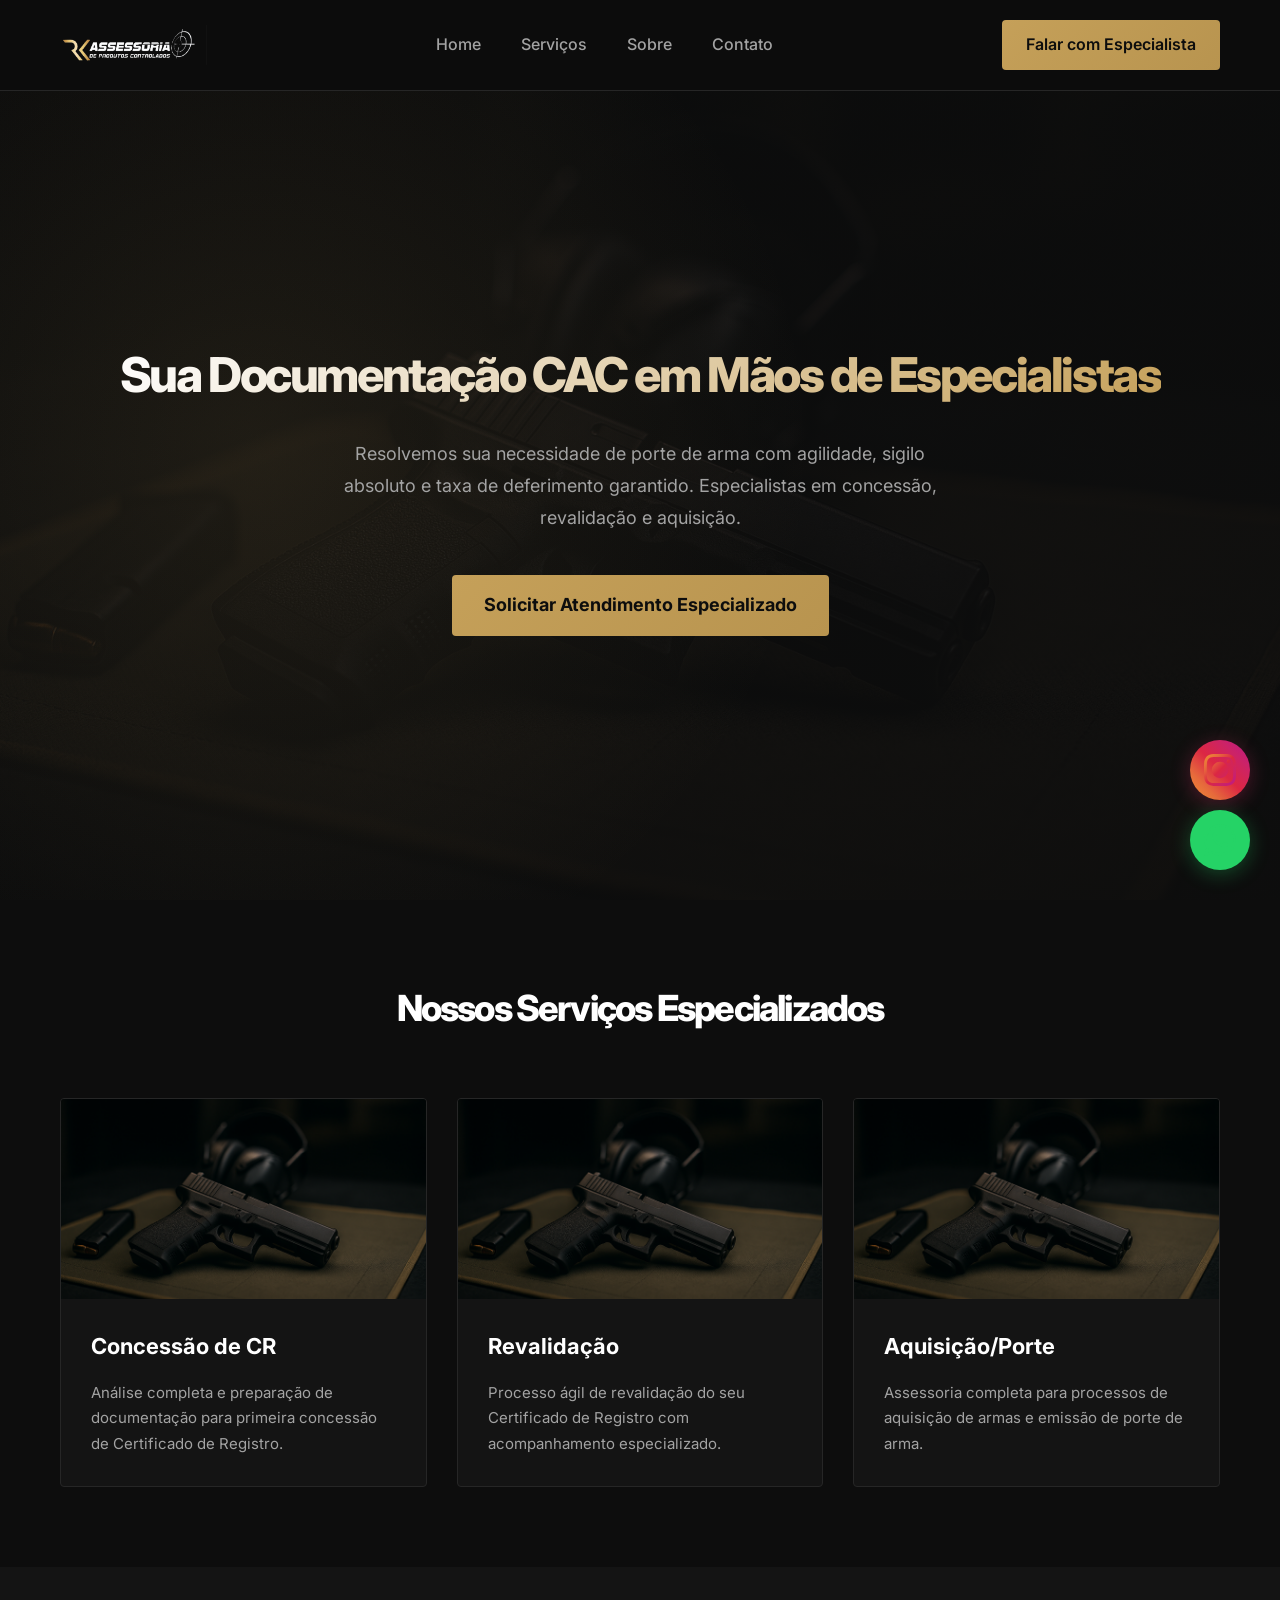
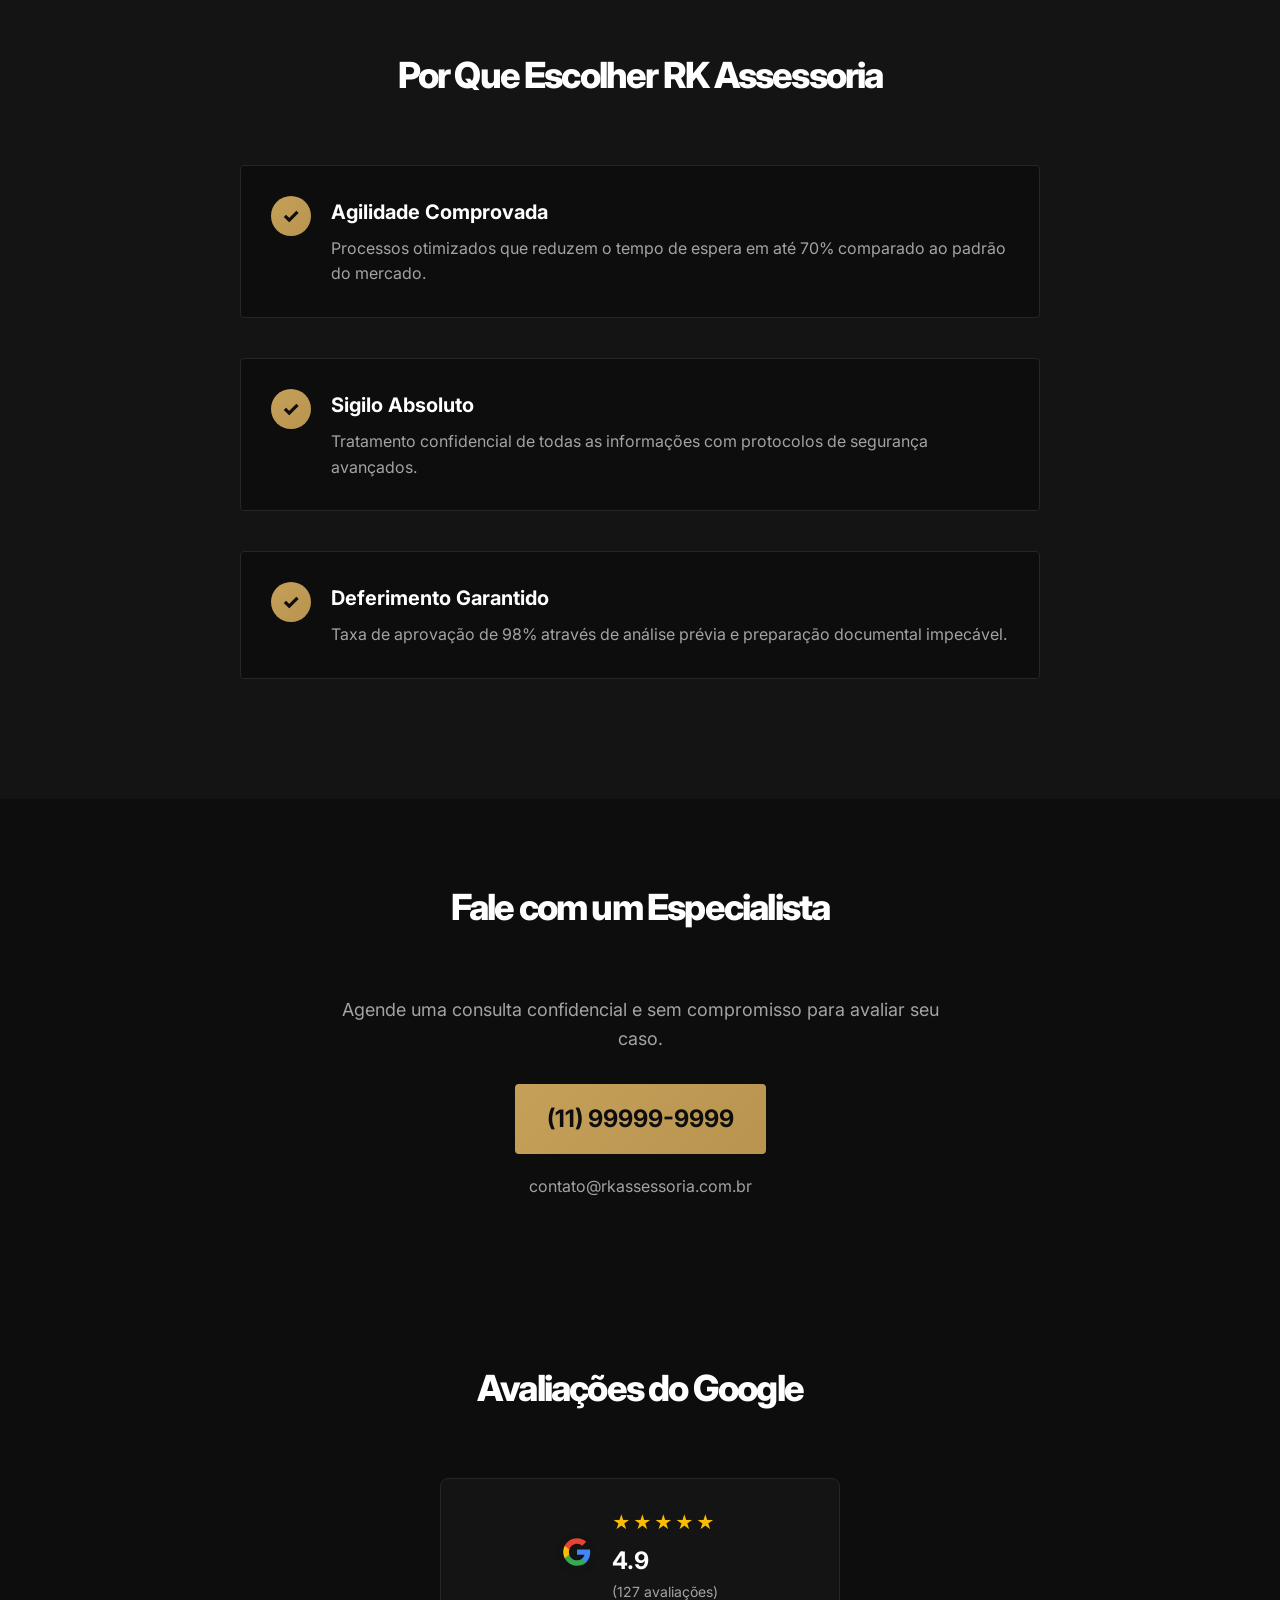
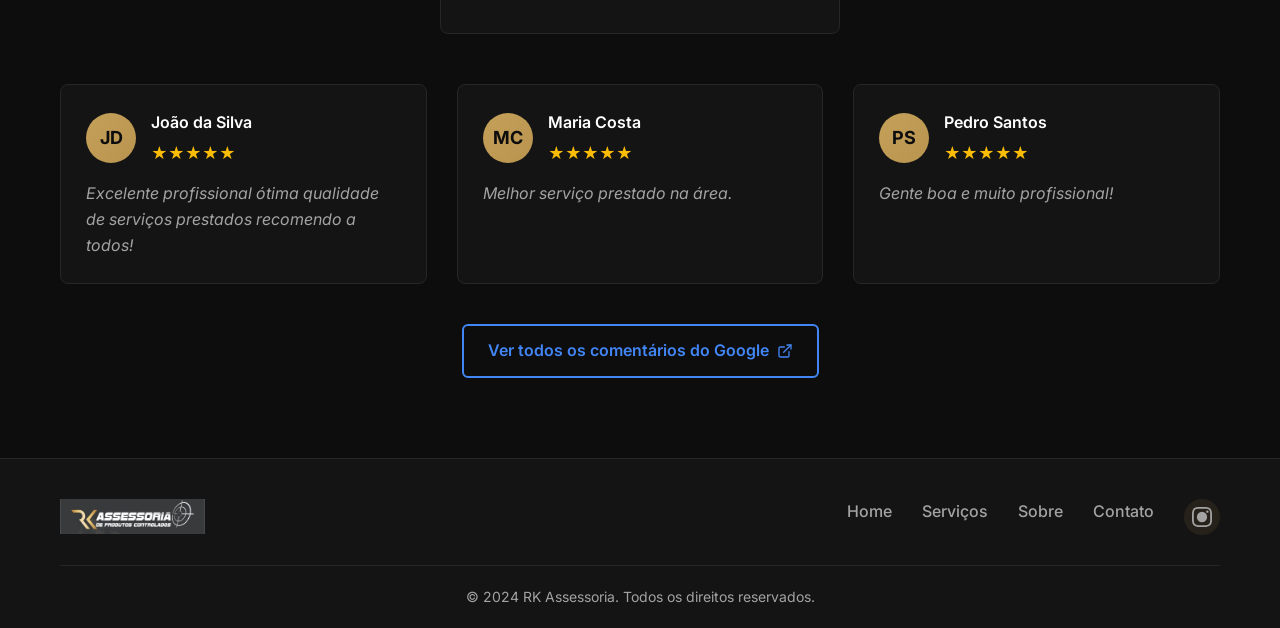
==== commit c059f9d5: "Add files via upload" ====
--- a/index.html
+++ b/index.html
@@ -1,273 +1,262 @@
-<!DOCTYPE html>
-<html lang="pt-BR">
-<head>
-  <meta charset="UTF-8">
-  <meta name="viewport" content="width=device-width, initial-scale=1.0">
-  <meta name="description" content="RK Assessoria - Assessoria especializada para CACs. Aquisição e regularização de arma de fogo com acompanhamento técnico e jurídico completo.">
-  <meta name="keywords" content="CAC, assessoria, arma de fogo, Polícia Federal, certificado de registro">
-  <meta name="author" content="RK Assessoria">
-  <title>RK Assessoria | Assessoria Especializada para CACs</title>
-
-  <!-- Preconnect for performance -->
-  <link rel="preconnect" href="https://fonts.googleapis.com">
-  <link rel="preconnect" href="https://fonts.gstatic.com" crossorigin>
-
-  <!-- Fonts -->
-  <link href="https://fonts.googleapis.com/css2?family=Inter:wght@300;400;500;600;700;800&display=swap" rel="stylesheet">
-
-  <!-- CSS -->
-  <link rel="stylesheet" href="css/style-new.css">
-
-  <!-- Favicon -->
-  <link rel="icon" type="image/x-icon" href="img/favicon.ico">
-</head>
-<body>
-
-<!-- Skip to main content for accessibility -->
-<a href="#main" class="skip-link">Pular para o conteúdo principal</a>
-
-<!-- HEADER -->
-<header class="header" role="banner">
-  <div class="container header-flex">
-    <a href="#inicio" class="logo-link" aria-label="RK Assessoria - Início">
-      <img src="img/logo-full.jpeg" alt="RK Assessoria" class="logo">
-    </a>
-
-    <button class="mobile-menu-toggle" aria-label="Abrir menu" aria-expanded="false">
-      <span></span>
-      <span></span>
-      <span></span>
-    </button>
-
-    <nav class="nav" role="navigation" aria-label="Menu principal">
-      <a href="#inicio" class="nav-link">Início</a>
-      <a href="#sobre" class="nav-link">Sobre</a>
-      <a href="#servicos" class="nav-link">Serviços</a>
-      <a href="#contato" class="nav-link">Contato</a>
-    </nav>
-  </div>
-</header>
-
-<!-- HERO -->
-<section class="hero" id="inicio" role="main">
-  <div class="container hero-grid">
-    <div class="hero-content">
-      <span class="hero-badge">Especialistas em CAC</span>
-      <h1 class="hero-title">Assessoria Especializada para CACs</h1>
-      <p class="hero-description">
-        Aquisição e regularização de arma de fogo junto à Polícia Federal,
-        com acompanhamento técnico e jurídico completo.
-      </p>
-
-      <div class="hero-features">
-        <div class="feature-item">
-          <span class="feature-icon">✓</span>
-          <span>Acompanhamento Completo</span>
-        </div>
-        <div class="feature-item">
-          <span class="feature-icon">✓</span>
-          <span>Segurança Jurídica</span>
-        </div>
-        <div class="feature-item">
-          <span class="feature-icon">✓</span>
-          <span>Atendimento Personalizado</span>
-        </div>
-      </div>
-
-      <a href="#contato" class="btn-primary">
-        <span>Falar com Especialista</span>
-        <svg width="20" height="20" viewBox="0 0 24 24" fill="none" stroke="currentColor" stroke-width="2">
-          <path d="M5 12h14M12 5l7 7-7 7"/>
-        </svg>
-      </a>
-    </div>
-
-    <div class="hero-visual">
-      <img src="img/logo-light.png" alt="Logo RK" class="hero-logo">
-      <div class="hero-glow"></div>
-    </div>
-  </div>
-</section>
-
-<!-- SOBRE -->
-<section class="section watermark-sobre" id="sobre">
-  <div class="container">
-    <h2>Sobre a RK Assessoria</h2>
-
-    <p class="center-text">
-      Atuamos com foco total em processos administrativos e regulatórios
-      para CACs, garantindo conformidade legal, clareza nas etapas
-      e total segurança jurídica ao cliente.
-    </p>
-  </div>
-</section>
-
-<!-- SERVIÇOS -->
-<section class="section watermark-servicos" id="servicos">
-  <div class="container">
-    <div class="section-header">
-      <span class="section-subtitle">Nossos Serviços</span>
-      <h2 class="section-title">Soluções Completas para CACs</h2>
-      <p class="section-description">
-        Atendimento especializado em todas as etapas do processo de regularização
-      </p>
-    </div>
-
-    <div class="grid">
-      <div class="card">
-        <div class="card-icon">
-          <svg width="48" height="48" viewBox="0 0 24 24" fill="none" stroke="currentColor" stroke-width="2">
-            <path d="M9 12l2 2 4-4m6 2a9 9 0 11-18 0 9 9 0 0118 0z"/>
-          </svg>
-        </div>
-        <img src="img/service1.jpg" alt="CR CAC" class="card-image">
-        <div class="card-content">
-          <h3>Certificado de Registro</h3>
-          <p>Solicitação, renovação e acompanhamento completo do CR.</p>
-          <ul class="card-features">
-            <li>Documentação completa</li>
-            <li>Acompanhamento online</li>
-            <li>Atualizações automáticas</li>
-          </ul>
-        </div>
-      </div>
-
-      <div class="card">
-        <div class="card-icon">
-          <svg width="48" height="48" viewBox="0 0 24 24" fill="none" stroke="currentColor" stroke-width="2">
-            <path d="M21 12a9 9 0 01-9 9m9-9a9 9 0 00-9-9m9 9H3m9 9a9 9 0 01-9-9m9-9a9 9 0 00-9 9"/>
-          </svg>
-        </div>
-        <img src="img/service2.jpg" alt="Aquisição de Arma" class="card-image">
-        <div class="card-content">
-          <h3>Aquisição de Arma</h3>
-          <p>Assessoria técnica junto à Polícia Federal.</p>
-          <ul class="card-features">
-            <li>Assessoria completa</li>
-            <li>Processos otimizados</li>
-            <li>Segurança jurídica</li>
-          </ul>
-        </div>
-      </div>
-    </div>
-  </div>
-</section>
-
-<!-- CONTATO -->
-<section class="section watermark-contato" id="contato">
-  <div class="container">
-    <div class="section-header">
-      <span class="section-subtitle">Entre em Contato</span>
-      <h2 class="section-title">Fale com um Especialista</h2>
-      <p class="section-description">
-        Tire suas dúvidas e inicie seu processo de regularização
-      </p>
-    </div>
-
-    <div class="contact-wrapper">
-      <form class="contact-form">
-        <div class="form-group">
-          <label for="name" class="form-label">Nome Completo</label>
-          <input type="text" id="name" name="name" placeholder="Seu nome completo" required class="form-input">
-        </div>
-        
-        <div class="form-group">
-          <label for="email" class="form-label">E-mail</label>
-          <input type="email" id="email" name="email" placeholder="seu@email.com" required class="form-input">
-        </div>
-        
-        <div class="form-group">
-          <label for="message" class="form-label">Mensagem</label>
-          <textarea id="message" name="message" placeholder="Explique sua necessidade em detalhes..." rows="5" required class="form-textarea"></textarea>
-        </div>
-
-        <button type="submit" class="btn-submit">
-          <span>Enviar Mensagem</span>
-          <svg width="20" height="20" viewBox="0 0 24 24" fill="none" stroke="currentColor" stroke-width="2">
-            <path d="M5 12h14M12 5l7 7-7 7"/>
-          </svg>
-        </button>
-      </form>
-
-      <div class="contact-info">
-        <div class="contact-item">
-          <div class="contact-icon">
-            <svg width="24" height="24" viewBox="0 0 24 24" fill="none" stroke="currentColor" stroke-width="2">
-              <path d="M3 8l7.89 4.26a2 2 0 002.22 0L21 8M5 12v5a2 2 0 002 2h10a2 2 0 002-2v-5m-7 7l-7-4m0 0l7-4"/>
-            </svg>
-          </div>
-          <div class="contact-details">
-            <h4>E-mail</h4>
-            <p>contato@rkassessoria.com.br</p>
-          </div>
-        </div>
-
-        <div class="contact-item">
-          <div class="contact-icon">
-            <svg width="24" height="24" viewBox="0 0 24 24" fill="none" stroke="currentColor" stroke-width="2">
-              <path d="M22 16.92v3a2 2 0 01-2.18 2H19.4M15 6.08V3a2 2 0 012.18-2H4.62A2 2 0 002.62 3v3.08M22 3v3.08M2 3v3.08"/>
-            </svg>
-          </div>
-          <div class="contact-details">
-            <h4>WhatsApp</h4>
-            <p>(55) 0000-0000</p>
-          </div>
-        </div>
-
-        <div class="contact-item">
-          <div class="contact-icon">
-            <svg width="24" height="24" viewBox="0 0 24 24" fill="none" stroke="currentColor" stroke-width="2">
-              <circle cx="12" cy="12" r="10"/>
-              <polyline points="12 6 12 12 16 14"/>
-            </svg>
-          </div>
-          <div class="contact-details">
-            <h4>Horário de Atendimento</h4>
-            <p>Segunda a Sexta: 9h às 18h</p>
-          </div>
-        </div>
-      </div>
-    </div>
-  </div>
-</section>
-
-<!-- WHATSAPP e INSTAGRAM FLUTUANTE -->
-
-<a href="https://wa.me/5500000000000"
-   class="float-btn whatsapp-float"
-   target="_blank"
-   aria-label="WhatsApp">
-
-  <svg xmlns="http://www.w3.org/2000/svg"
-       viewBox="0 0 32 32"
-       class="icon">
-    <path d="M16 0C7.164 0 0 7.163 0 16c0 2.825.737 5.458 2.022 7.765L0 32l8.414-2.016A15.93 15.93 0 0 0 16 32c8.836 0 16-7.163 16-16C32 7.163 24.836 0 16 0zm0 29.09c-2.54 0-4.897-.742-6.89-2.016l-.493-.31-4.993 1.195 1.203-4.863-.322-.511A13.02 13.02 0 0 1 2.91 16C2.91 8.837 8.836 2.91 16 2.91c7.163 0 13.09 5.927 13.09 13.09 0 7.163-5.927 13.09-13.09 13.09z"/>
-  </svg>
-</a>
-
-<!-- INSTAGRAM -->
-<a href="https://www.instagram.com/rk_assessoria?igsh=MTFtNG84aW91aHFuNw=="
-   class="float-btn instagram-float"
-   target="_blank"
-   aria-label="Instagram">
-
-  <svg xmlns="http://www.w3.org/2000/svg"
-       viewBox="0 0 24 24"
-       class="icon">
-    <path d="M7 2C4.243 2 2 4.243 2 7v10c0 2.757 2.243 5 5 5h10c2.757 0 5-2.243 5-5V7c0-2.757-2.243-5-5-5H7zm10 2c1.654 0 3 1.346 3 3v10c0 1.654-1.346 3-3 3H7c-1.654 0-3-1.346-3-3V7c0-1.654 1.346-3 3-3h10zm-5 3a5 5 0 100 10 5 5 0 000-10zm0 8.2A3.2 3.2 0 1115.2 12 3.204 3.204 0 0112 15.2zM17.5 6.3a1.2 1.2 0 100 2.4 1.2 1.2 0 000-2.4z"/>
-  </svg>
-</a>
-``
-
-
-<!-- FOOTER -->
-<footer class="footer">
-  <div class="container">
-    <span>© 2026 RK Assessoria – Todos os direitos reservados</span>
-  </div>
-</footer>
-
-<script src="js/script.js"></script>
-</body>
-</html>
-``+<!DOCTYPE html>
+<html lang="pt-BR">
+<head>
+    <meta charset="UTF-8">
+    <meta name="viewport" content="width=device-width, initial-scale=1.0">
+    <title>RK Assessoria - Especialista em CAC</title>
+    <meta name="description" content="Sua documentação CAC em mãos de especialistas. Agilidade, sigilo e deferimento garantido.">
+    <link rel="stylesheet" href="style-new.css">
+    <link rel="preconnect" href="https://fonts.googleapis.com">
+    <link rel="preconnect" href="https://fonts.gstatic.com" crossorigin>
+    <link href="https://fonts.googleapis.com/css2?family=Inter:wght@400;500;600;700;800&display=swap" rel="stylesheet">
+</head>
+<body>
+    <!-- Header -->
+    <header class="header">
+        <nav class="navbar">
+            <div class="nav-container">
+                <div class="logo">
+                    <img src="img/logo-light.png" alt="RK Assessoria" class="logo-img">
+                </div>
+                <ul class="nav-menu">
+                    <li><a href="#home" class="nav-link">Home</a></li>
+                    <li><a href="#servicos" class="nav-link">Serviços</a></li>
+                    <li><a href="#sobre" class="nav-link">Sobre</a></li>
+                    <li><a href="#contato" class="nav-link">Contato</a></li>
+                </ul>
+                <a href="#contato" class="cta-button">Falar com Especialista</a>
+            </div>
+        </nav>
+    </header>
+
+    <!-- Hero Section -->
+    <section id="home" class="hero">
+        <div class="hero-background">
+            <img src="img/hero.jpg" alt="Documentação CAC" class="hero-bg-image">
+        </div>
+        <div class="container">
+            <div class="hero-content">
+                <h1 class="hero-title">Sua Documentação CAC em Mãos de Especialistas</h1>
+                <p class="hero-subtitle">Resolvemos sua necessidade de porte de arma com agilidade, sigilo absoluto e taxa de deferimento garantido. Especialistas em concessão, revalidação e aquisição.</p>
+                <a href="#contato" class="hero-cta">Solicitar Atendimento Especializado</a>
+            </div>
+        </div>
+    </section>
+
+    <!-- Serviços Section -->
+    <section id="servicos" class="servicos">
+        <div class="container">
+            <h2 class="section-title">Nossos Serviços Especializados</h2>
+            <div class="servicos-grid">
+                <div class="servico-card">
+                    <div class="servico-image">
+                        <img src="img/service1.jpg" alt="Concessão de CR" class="servico-img">
+                    </div>
+                    <div class="servico-content">
+                        <h3 class="servico-title">Concessão de CR</h3>
+                        <p class="servico-description">Análise completa e preparação de documentação para primeira concessão de Certificado de Registro.</p>
+                    </div>
+                </div>
+                <div class="servico-card">
+                    <div class="servico-image">
+                        <img src="img/service2.jpg" alt="Revalidação" class="servico-img">
+                    </div>
+                    <div class="servico-content">
+                        <h3 class="servico-title">Revalidação</h3>
+                        <p class="servico-description">Processo ágil de revalidação do seu Certificado de Registro com acompanhamento especializado.</p>
+                    </div>
+                </div>
+                <div class="servico-card">
+                    <div class="servico-image">
+                        <img src="img/service1.jpg" alt="Aquisição/Porte" class="servico-img">
+                    </div>
+                    <div class="servico-content">
+                        <h3 class="servico-title">Aquisição/Porte</h3>
+                        <p class="servico-description">Assessoria completa para processos de aquisição de armas e emissão de porte de arma.</p>
+                    </div>
+                </div>
+            </div>
+        </div>
+    </section>
+
+    <!-- Autoridade Section -->
+    <section id="sobre" class="autoridade">
+        <div class="container">
+            <h2 class="section-title">Por Que Escolher RK Assessoria</h2>
+            <div class="beneficios-list">
+                <div class="beneficio-item">
+                    <div class="beneficio-icon">✓</div>
+                    <div class="beneficio-content">
+                        <h3 class="beneficio-title">Agilidade Comprovada</h3>
+                        <p class="beneficio-description">Processos otimizados que reduzem o tempo de espera em até 70% comparado ao padrão do mercado.</p>
+                    </div>
+                </div>
+                <div class="beneficio-item">
+                    <div class="beneficio-icon">✓</div>
+                    <div class="beneficio-content">
+                        <h3 class="beneficio-title">Sigilo Absoluto</h3>
+                        <p class="beneficio-description">Tratamento confidencial de todas as informações com protocolos de segurança avançados.</p>
+                    </div>
+                </div>
+                <div class="beneficio-item">
+                    <div class="beneficio-icon">✓</div>
+                    <div class="beneficio-content">
+                        <h3 class="beneficio-title">Deferimento Garantido</h3>
+                        <p class="beneficio-description">Taxa de aprovação de 98% através de análise prévia e preparação documental impecável.</p>
+                    </div>
+                </div>
+            </div>
+        </div>
+    </section>
+
+    <!-- Contato Section -->
+    <section id="contato" class="contato">
+        <div class="container">
+            <h2 class="section-title">Fale com um Especialista</h2>
+            <div class="contato-content">
+                <p class="contato-subtitle">Agende uma consulta confidencial e sem compromisso para avaliar seu caso.</p>
+                <a href="tel:+5511999999999" class="contato-cta">(11) 99999-9999</a>
+                <p class="contato-email">contato@rkassessoria.com.br</p>
+            </div>
+        </div>
+    </section>
+
+    <!-- Avaliações Google Section -->
+    <section id="avaliacoes" class="avaliacoes">
+        <div class="container">
+            <h2 class="section-title">Avaliações do Google</h2>
+            <div class="avaliacoes-header">
+                <div class="google-info">
+                    <div class="google-logo">
+                        <svg width="30" height="30" viewBox="0 0 24 24" fill="none" xmlns="http://www.w3.org/2000/svg">
+                            <path d="M22.56 12.25c0-.78-.07-1.53-.2-2.25H12v4.26h5.92c-.26 1.37-1.04 2.53-2.21 3.31v2.77h3.57c2.08-1.92 3.28-4.74 3.28-8.09z" fill="#4285F4"/>
+                            <path d="M12 23c2.97 0 5.46-.98 7.28-2.66l-3.57-2.77c-.98.66-2.23 1.06-3.71 1.06-2.86 0-5.29-1.93-6.16-4.53H2.18v2.84C3.99 20.53 7.7 23 12 23z" fill="#34A853"/>
+                            <path d="M5.84 14.09c-.22-.66-.35-1.36-.35-2.09s.13-1.43.35-2.09V7.07H2.18C1.43 8.55 1 10.22 1 12s.43 3.45 1.18 4.93l2.85-2.22.81-.62z" fill="#FBBC05"/>
+                            <path d="M12 5.38c1.62 0 3.06.56 4.21 1.64l3.15-3.15C17.45 2.09 14.97 1 12 1 7.7 1 3.99 3.47 2.18 7.07l3.66 2.84c.87-2.6 3.3-4.53 6.16-4.53z" fill="#EA4335"/>
+                        </svg>
+                    </div>
+                    <div class="rating-info">
+                        <div class="rating-stars">
+                            <span class="star">★</span>
+                            <span class="star">★</span>
+                            <span class="star">★</span>
+                            <span class="star">★</span>
+                            <span class="star">★</span>
+                        </div>
+                        <span class="rating-number">4.9</span>
+                        <span class="total-reviews">(127 avaliações)</span>
+                    </div>
+                </div>
+            </div>
+            
+            <div class="avaliacoes-grid">
+                <div class="avaliacao-card">
+                    <div class="avaliacao-header">
+                        <div class="user-avatar">
+                            <div class="avatar-placeholder">JD</div>
+                        </div>
+                        <div class="user-info">
+                            <div class="user-name">João da Silva</div>
+                            <div class="review-stars">★★★★★</div>
+                        </div>
+                    </div>
+                    <div class="avaliacao-content">
+                        <p class="review-text">Excelente profissional ótima qualidade de serviços prestados recomendo a todos!</p>
+                    </div>
+                </div>
+                
+                <div class="avaliacao-card">
+                    <div class="avaliacao-header">
+                        <div class="user-avatar">
+                            <div class="avatar-placeholder">MC</div>
+                        </div>
+                        <div class="user-info">
+                            <div class="user-name">Maria Costa</div>
+                            <div class="review-stars">★★★★★</div>
+                        </div>
+                    </div>
+                    <div class="avaliacao-content">
+                        <p class="review-text">Melhor serviço prestado na área.</p>
+                    </div>
+                </div>
+                
+                <div class="avaliacao-card">
+                    <div class="avaliacao-header">
+                        <div class="user-avatar">
+                            <div class="avatar-placeholder">PS</div>
+                        </div>
+                        <div class="user-info">
+                            <div class="user-name">Pedro Santos</div>
+                            <div class="review-stars">★★★★★</div>
+                        </div>
+                    </div>
+                    <div class="avaliacao-content">
+                        <p class="review-text">Gente boa e muito profissional!</p>
+                    </div>
+                </div>
+            </div>
+            
+            <div class="avaliacoes-footer">
+                <a href="https://search.google.com/local/reviews?placeid=ChIJrTLr-GyuEmsRBfyf1GDuZSQ" target="_blank" class="ver-mais-avaliacoes">
+                    Ver todos os comentários do Google
+                    <svg width="16" height="16" viewBox="0 0 24 24" fill="none" xmlns="http://www.w3.org/2000/svg">
+                        <path d="M18 13v6a2 2 0 01-2 2H5a2 2 0 01-2-2V8a2 2 0 012-2h6" stroke="currentColor" stroke-width="2" stroke-linecap="round" stroke-linejoin="round"/>
+                        <path d="M15 3h6v6" stroke="currentColor" stroke-width="2" stroke-linecap="round" stroke-linejoin="round"/>
+                        <path d="M10 14L21 3" stroke="currentColor" stroke-width="2" stroke-linecap="round" stroke-linejoin="round"/>
+                    </svg>
+                </a>
+            </div>
+        </div>
+    </section>
+
+    <!-- Footer -->
+    <footer class="footer">
+        <div class="container">
+            <div class="footer-content">
+                <div class="footer-logo">
+                    <img src="img/logo-full.jpeg" alt="RK Assessoria" class="footer-logo-img">
+                </div>
+                <div class="footer-links">
+                    <a href="#home" class="footer-link">Home</a>
+                    <a href="#servicos" class="footer-link">Serviços</a>
+                    <a href="#sobre" class="footer-link">Sobre</a>
+                    <a href="#contato" class="footer-link">Contato</a>
+                    <a href="https://www.instagram.com/rkassessoria" target="_blank" class="social-link instagram-link">
+                        <svg width="20" height="20" viewBox="0 0 24 24" fill="none" xmlns="http://www.w3.org/2000/svg">
+                            <path d="M12 2.163c3.204 0 3.584.012 4.85.07 3.252.148 4.771 1.691 4.919 4.919.058 1.265.069 1.645.069 4.849 0 3.205-.012 3.584-.069 4.849-.149 3.225-1.664 4.771-4.919 4.919-1.266.058-1.644.07-4.85.07-3.204 0-3.584-.012-4.849-.07-3.26-.149-4.771-1.699-4.919-4.92-.058-1.265-.07-1.644-.07-4.849 0-3.204.013-3.583.07-4.849.149-3.227 1.664-4.771 4.919-4.919 1.266-.057 1.645-.069 4.849-.069zm0-2.163c-3.259 0-3.667.014-4.947.072-4.358.2-6.78 2.618-6.98 6.98-.059 1.281-.073 1.689-.073 4.948 0 3.259.014 3.668.072 4.948.2 4.358 2.618 6.78 6.98 6.98 1.281.058 1.689.072 4.948.072 3.259 0 3.668-.014 4.948-.072 4.354-.2 6.782-2.618 6.979-6.98.059-1.28.073-1.689.073-4.948 0-3.259-.014-3.667-.072-4.947-.196-4.354-2.617-6.78-6.979-6.98-1.281-.059-1.69-.073-4.949-.073zM5.838 12a6.162 6.162 0 1 1 12.324 0 6.162 6.162 0 0 1-12.324 0zM12 16a4 4 0 1 1 0-8 4 4 0 0 1 0 8zm4.965-10.405a1.44 1.44 0 1 1 2.881.001 1.44 1.44 0 0 1-2.881-.001z" fill="currentColor"/>
+                        </svg>
+                    </a>
+                </div>
+            </div>
+            <div class="footer-copyright">
+                <p>&copy; 2024 RK Assessoria. Todos os direitos reservados.</p>
+            </div>
+        </div>
+    </footer>
+
+    <!-- Instagram Flutuante -->
+    <a href="https://www.instagram.com/rkassessoria" target="_blank" class="instagram-float">
+        <svg width="24" height="24" viewBox="0 0 24 24" fill="none" xmlns="http://www.w3.org/2000/svg">
+            <path d="M12 2.163c3.204 0 3.584.012 4.85.07 3.252.148 4.771 1.691 4.919 4.919.058 1.265.069 1.645.069 4.849 0 3.205-.012 3.584-.069 4.849-.149 3.225-1.664 4.771-4.919 4.919-1.266.058-1.644.07-4.85.07-3.204 0-3.584-.012-4.849-.07-3.26-.149-4.771-1.699-4.919-4.92-.058-1.265-.07-1.644-.07-4.849 0-3.204.013-3.583.07-4.849.149-3.227 1.664-4.771 4.919-4.919 1.266-.057 1.645-.069 4.849-.069zm0-2.163c-3.259 0-3.667.014-4.947.072-4.358.2-6.78 2.618-6.98 6.98-.059 1.281-.073 1.689-.073 4.948 0 3.259.014 3.668.072 4.948.2 4.358 2.618 6.78 6.98 6.98 1.281.058 1.689.072 4.948.072 3.259 0 3.668-.014 4.948-.072 4.354-.2 6.782-2.618 6.979-6.98.059-1.28.073-1.689.073-4.948 0-3.259-.014-3.667-.072-4.947-.196-4.354-2.617-6.78-6.979-6.98-1.281-.059-1.69-.073-4.949-.073zM5.838 12a6.162 6.162 0 1 1 12.324 0 6.162 6.162 0 0 1-12.324 0zM12 16a4 4 0 1 1 0-8 4 4 0 0 1 0 8zm4.965-10.405a1.44 1.44 0 1 1 2.881.001 1.44 1.44 0 0 1-2.881-.001z" fill="url(#instagram-gradient)"/>
+            <defs>
+                <linearGradient id="instagram-gradient" x1="0%" y1="0%" x2="100%" y2="100%">
+                    <stop offset="0%" style="stop-color:#f09433" />
+                    <stop offset="25%" style="stop-color:#e6683c" />
+                    <stop offset="50%" style="stop-color:#dc2743" />
+                    <stop offset="75%" style="stop-color:#cc2366" />
+                    <stop offset="100%" style="stop-color:#bc1888" />
+                </linearGradient>
+            </defs>
+        </svg>
+    </a>
+
+    <!-- WhatsApp Flutuante -->
+    <a href="https://wa.me/5511999999999?text=Ol%C3%A1!%20Gostaria%20de%20saber%20mais%20sobre%20os%20servi%C3%A7os%20da%20RK%20Assessoria" target="_blank" class="whatsapp-float">
+        <svg width="24" height="24" viewBox="0 0 24 24" fill="none" xmlns="http://www.w3.org/2000/svg">
+            <path d="M17.472 14.382c-.297-.149-1.758-.867-2.03-.967-.273-.099-.471-.149-.67.149-.197.297-.767.966-.94 1.164-.173.199-.347.223-.644.074-.297-.149-1.255-.462-2.39-1.475-.883-.788-1.48-1.761-1.653-2.059-.173-.297-.018-.458.13-.606.134-.133.297-.347.446-.521.151-.172.2-.296.3-.495.099-.198.05-.372-.025-.521-.075-.148-.669-1.611-.916-2.206-.242-.579-.487-.501-.669-.51l-.57-.01c-.198 0-.52.074-.792.372s-1.04 1.016-1.04 2.479 1.065 2.876 1.213 3.074c.149.198 2.095 3.2 5.076 4.487.709.306 1.263.489 1.694.626.712.226 1.36.194 1.872.118.571-.085 1.758-.719 2.006-1.413.248-.695.248-1.29.173-1.414-.074-.123-.272-.198-.57-.347m-5.421 7.403h-.004a9.87 9.87 0 01-5.031-1.378l-.361-.214-3.741.982.998-3.648-.235-.374a9.86 9.86 0 01-1.51-5.26c.001-5.45 4.436-9.884 9.888-9.884 2.64 0 5.122 1.03 6.988 2.898a9.825 9.825 0 012.893 6.994c-.003 5.45-4.437 9.884-9.885 9.884m8.413-18.297A11.815 11.815 0 0012.05 0C5.495 0 .16 5.335.157 11.892c0 2.096.547 4.142 1.588 5.945L.057 24l6.305-1.654a11.882 11.882 0 005.683 1.448h.005c6.554 0 11.89-5.335 11.893-11.893a11.821 11.821 0 00-3.48-8.413Z" fill="#25D366"/>
+        </svg>
+    </a>
+
+    <script src="script.js"></script>
+</body>
+</html>
--- a/style-new.css
+++ b/style-new.css
@@ -0,0 +1,916 @@
+/* Reset e Base */
+* {
+    margin: 0;
+    padding: 0;
+    box-sizing: border-box;
+}
+
+body {
+    font-family: 'Inter', sans-serif;
+    background-color: #0d0d0d;
+    color: #ffffff;
+    line-height: 1.6;
+    overflow-x: hidden;
+}
+
+.container {
+    max-width: 1200px;
+    margin: 0 auto;
+    padding: 0 20px;
+}
+
+/* Header e Navbar */
+.header {
+    position: fixed;
+    top: 0;
+    width: 100%;
+    z-index: 1000;
+    background: rgba(13, 13, 13, 0.95);
+    backdrop-filter: blur(12px);
+    border-bottom: 1px solid #262626;
+}
+
+.navbar {
+    padding: 20px 0;
+}
+
+.nav-container {
+    display: flex;
+    justify-content: space-between;
+    align-items: center;
+    max-width: 1200px;
+    margin: 0 auto;
+    padding: 0 20px;
+}
+
+.logo {
+    display: flex;
+    align-items: center;
+}
+
+.logo-img {
+    height: 40px;
+    width: auto;
+    object-fit: contain;
+}
+
+.nav-menu {
+    display: flex;
+    list-style: none;
+    gap: 40px;
+}
+
+.nav-link {
+    color: #a3a3a3;
+    text-decoration: none;
+    font-weight: 500;
+    transition: color 0.3s ease;
+}
+
+.nav-link:hover {
+    color: #c5a059;
+}
+
+.cta-button {
+    background: linear-gradient(135deg, #c5a059, #b8944f);
+    color: #0d0d0d;
+    padding: 12px 24px;
+    border-radius: 4px;
+    text-decoration: none;
+    font-weight: 600;
+    transition: all 0.3s ease;
+    border: none;
+    cursor: pointer;
+}
+
+.cta-button:hover {
+    transform: scale(1.05);
+    box-shadow: 0 8px 25px rgba(197, 160, 89, 0.3);
+}
+
+/* Hero Section */
+.hero {
+    padding: 160px 0 80px;
+    position: relative;
+    overflow: hidden;
+    min-height: 100vh;
+    display: flex;
+    align-items: center;
+}
+
+.hero-background {
+    position: absolute;
+    top: 0;
+    left: 0;
+    width: 100%;
+    height: 100%;
+    z-index: 0;
+}
+
+.hero-bg-image {
+    width: 100%;
+    height: 100%;
+    object-fit: cover;
+    object-position: center;
+}
+
+.hero-background::after {
+    content: '';
+    position: absolute;
+    top: 0;
+    left: 0;
+    width: 100%;
+    height: 100%;
+    background: linear-gradient(135deg, rgba(13, 13, 13, 0.85) 0%, rgba(13, 13, 13, 0.95) 100%);
+    z-index: 1;
+}
+
+.hero::before {
+    content: '';
+    position: absolute;
+    top: 0;
+    left: 0;
+    right: 0;
+    bottom: 0;
+    background: radial-gradient(circle at 20% 50%, rgba(197, 160, 89, 0.1) 0%, transparent 50%);
+    pointer-events: none;
+    z-index: 2;
+}
+
+.hero-content {
+    text-align: center;
+    position: relative;
+    z-index: 3;
+}
+
+.hero-title {
+    font-size: 48px;
+    font-weight: 800;
+    letter-spacing: -0.05em;
+    margin-bottom: 24px;
+    background: linear-gradient(135deg, #ffffff, #c5a059);
+    -webkit-background-clip: text;
+    -webkit-text-fill-color: transparent;
+    background-clip: text;
+}
+
+.hero-subtitle {
+    font-size: 18px;
+    color: #a3a3a3;
+    max-width: 600px;
+    margin: 0 auto 40px;
+    line-height: 1.8;
+}
+
+.hero-cta {
+    display: inline-block;
+    background: linear-gradient(135deg, #c5a059, #b8944f);
+    color: #0d0d0d;
+    padding: 16px 32px;
+    border-radius: 4px;
+    text-decoration: none;
+    font-weight: 700;
+    font-size: 18px;
+    transition: all 0.3s ease;
+    position: relative;
+    overflow: hidden;
+}
+
+.hero-cta::before {
+    content: '';
+    position: absolute;
+    top: 0;
+    left: -100%;
+    width: 100%;
+    height: 100%;
+    background: linear-gradient(90deg, transparent, rgba(255, 255, 255, 0.2), transparent);
+    transition: left 0.5s ease;
+}
+
+.hero-cta:hover::before {
+    left: 100%;
+}
+
+.hero-cta:hover {
+    transform: scale(1.05);
+    box-shadow: 0 12px 35px rgba(197, 160, 89, 0.4);
+}
+
+/* Seções Gerais */
+section {
+    padding: 80px 0;
+}
+
+.section-title {
+    font-size: 36px;
+    font-weight: 800;
+    letter-spacing: -0.05em;
+    text-align: center;
+    margin-bottom: 60px;
+    color: #ffffff;
+}
+
+/* Serviços Section */
+.servicos {
+    background: #0d0d0d;
+}
+
+.servicos-grid {
+    display: grid;
+    grid-template-columns: repeat(auto-fit, minmax(300px, 1fr));
+    gap: 30px;
+}
+
+.servico-card {
+    background: #141414;
+    border: 1px solid #262626;
+    border-radius: 4px;
+    overflow: hidden;
+    transition: all 0.3s ease;
+    position: relative;
+    display: flex;
+    flex-direction: column;
+}
+
+.servico-image {
+    width: 100%;
+    height: 200px;
+    overflow: hidden;
+    position: relative;
+}
+
+.servico-img {
+    width: 100%;
+    height: 100%;
+    object-fit: cover;
+    transition: transform 0.5s ease;
+}
+
+.servico-content {
+    padding: 30px;
+    flex: 1;
+    display: flex;
+    flex-direction: column;
+    justify-content: space-between;
+}
+
+.servico-card::before {
+    content: '';
+    position: absolute;
+    top: 0;
+    left: 0;
+    right: 0;
+    height: 3px;
+    background: linear-gradient(90deg, #c5a059, #b8944f);
+    transform: scaleX(0);
+    transition: transform 0.3s ease;
+}
+
+.servico-card:hover::before {
+    transform: scaleX(1);
+}
+
+.servico-card:hover .servico-img {
+    transform: scale(1.1);
+}
+
+.servico-card:hover {
+    transform: translateY(-5px);
+    border-color: #c5a059;
+    box-shadow: 0 15px 40px rgba(197, 160, 89, 0.15);
+}
+
+
+.servico-title {
+    font-size: 22px;
+    font-weight: 700;
+    margin-bottom: 16px;
+    color: #ffffff;
+}
+
+.servico-description {
+    color: #a3a3a3;
+    line-height: 1.7;
+    font-size: 15px;
+}
+
+/* Autoridade Section */
+.autoridade {
+    background: #141414;
+}
+
+.beneficios-list {
+    max-width: 800px;
+    margin: 0 auto;
+}
+
+.beneficio-item {
+    display: flex;
+    align-items: flex-start;
+    gap: 20px;
+    margin-bottom: 40px;
+    padding: 30px;
+    background: #0d0d0d;
+    border: 1px solid #262626;
+    border-radius: 4px;
+    transition: all 0.3s ease;
+}
+
+.beneficio-item:hover {
+    border-color: #c5a059;
+    transform: translateX(10px);
+}
+
+.beneficio-icon {
+    width: 40px;
+    height: 40px;
+    background: linear-gradient(135deg, #c5a059, #b8944f);
+    border-radius: 50%;
+    display: flex;
+    align-items: center;
+    justify-content: center;
+    color: #0d0d0d;
+    font-weight: 800;
+    font-size: 20px;
+    flex-shrink: 0;
+}
+
+.beneficio-content {
+    flex: 1;
+}
+
+.beneficio-title {
+    font-size: 20px;
+    font-weight: 700;
+    margin-bottom: 8px;
+    color: #ffffff;
+}
+
+.beneficio-description {
+    color: #a3a3a3;
+    line-height: 1.6;
+}
+
+/* Contato Section */
+.contato {
+    background: #0d0d0d;
+    text-align: center;
+}
+
+.contato-subtitle {
+    font-size: 18px;
+    color: #a3a3a3;
+    margin-bottom: 30px;
+    max-width: 600px;
+    margin-left: auto;
+    margin-right: auto;
+}
+
+.contato-cta {
+    display: inline-block;
+    background: linear-gradient(135deg, #c5a059, #b8944f);
+    color: #0d0d0d;
+    padding: 16px 32px;
+    border-radius: 4px;
+    text-decoration: none;
+    font-weight: 700;
+    font-size: 24px;
+    margin-bottom: 20px;
+    transition: all 0.3s ease;
+}
+
+.contato-cta:hover {
+    transform: scale(1.05);
+    box-shadow: 0 12px 35px rgba(197, 160, 89, 0.4);
+}
+
+.contato-email {
+    color: #a3a3a3;
+    font-size: 16px;
+}
+
+/* Footer */
+.footer {
+    background: #141414;
+    border-top: 1px solid #262626;
+    padding: 40px 0 20px;
+}
+
+.footer-content {
+    display: flex;
+    justify-content: space-between;
+    align-items: center;
+    margin-bottom: 30px;
+}
+
+.footer-logo {
+    display: flex;
+    align-items: center;
+}
+
+.footer-logo-img {
+    height: 35px;
+    width: auto;
+    object-fit: contain;
+}
+
+.footer-links {
+    display: flex;
+    gap: 30px;
+}
+
+.footer-link {
+    color: #a3a3a3;
+    text-decoration: none;
+    font-weight: 500;
+    transition: color 0.3s ease;
+}
+
+.footer-link:hover {
+    color: #c5a059;
+}
+
+.social-link {
+    color: #a3a3a3;
+    text-decoration: none;
+    font-weight: 500;
+    transition: all 0.3s ease;
+    display: flex;
+    align-items: center;
+    padding: 8px;
+    border-radius: 50%;
+    background: rgba(197, 160, 89, 0.1);
+}
+
+.social-link:hover {
+    color: #c5a059;
+    background: rgba(197, 160, 89, 0.2);
+    transform: scale(1.1);
+}
+
+.instagram-link:hover {
+    background: linear-gradient(45deg, #f09433 0%, #e6683c 25%, #dc2743 50%, #cc2366 75%, #bc1888 100%);
+    color: white;
+}
+
+.footer-copyright {
+    text-align: center;
+    padding-top: 20px;
+    border-top: 1px solid #262626;
+}
+
+.footer-copyright p {
+    color: #a3a3a3;
+    font-size: 14px;
+}
+
+/* Instagram Flutuante */
+.instagram-float {
+    position: fixed;
+    bottom: 100px;
+    right: 30px;
+    width: 60px;
+    height: 60px;
+    background: linear-gradient(45deg, #f09433 0%, #e6683c 25%, #dc2743 50%, #cc2366 75%, #bc1888 100%);
+    border-radius: 50%;
+    display: flex;
+    align-items: center;
+    justify-content: center;
+    box-shadow: 0 4px 20px rgba(225, 48, 108, 0.3);
+    transition: all 0.3s ease;
+    z-index: 999;
+    animation: instagramPulse 2.5s infinite;
+}
+
+.instagram-float:hover {
+    transform: scale(1.1);
+    box-shadow: 0 6px 30px rgba(225, 48, 108, 0.4);
+    animation: none;
+}
+
+.instagram-float svg {
+    width: 32px;
+    height: 32px;
+    fill: white;
+}
+
+@keyframes instagramPulse {
+    0% {
+        box-shadow: 0 4px 20px rgba(225, 48, 108, 0.3);
+    }
+    50% {
+        box-shadow: 0 4px 30px rgba(225, 48, 108, 0.5);
+    }
+    100% {
+        box-shadow: 0 4px 20px rgba(225, 48, 108, 0.3);
+    }
+}
+
+/* WhatsApp Flutuante */
+.whatsapp-float {
+    position: fixed;
+    bottom: 30px;
+    right: 30px;
+    width: 60px;
+    height: 60px;
+    background: #25D366;
+    border-radius: 50%;
+    display: flex;
+    align-items: center;
+    justify-content: center;
+    box-shadow: 0 4px 20px rgba(37, 211, 102, 0.3);
+    transition: all 0.3s ease;
+    z-index: 1000;
+    animation: whatsappPulse 2s infinite;
+}
+
+.whatsapp-float:hover {
+    transform: scale(1.1);
+    box-shadow: 0 6px 30px rgba(37, 211, 102, 0.4);
+    animation: none;
+}
+
+.whatsapp-float svg {
+    width: 32px;
+    height: 32px;
+    fill: white;
+}
+
+@keyframes whatsappPulse {
+    0% {
+        box-shadow: 0 4px 20px rgba(37, 211, 102, 0.3);
+    }
+    50% {
+        box-shadow: 0 4px 30px rgba(37, 211, 102, 0.5);
+    }
+    100% {
+        box-shadow: 0 4px 20px rgba(37, 211, 102, 0.3);
+    }
+}
+
+/* Animações de Reveal */
+.reveal {
+    opacity: 0;
+    transform: translateY(30px);
+    transition: all 0.8s ease;
+}
+
+.reveal.active {
+    opacity: 1;
+    transform: translateY(0);
+}
+
+/* Avaliações Google Section */
+.avaliacoes {
+    background: #0d0d0d;
+    padding: 80px 0;
+}
+
+.avaliacoes-header {
+    text-align: center;
+    margin-bottom: 50px;
+}
+
+.google-info {
+    display: flex;
+    align-items: center;
+    justify-content: center;
+    gap: 20px;
+    padding: 30px;
+    background: #141414;
+    border: 1px solid #262626;
+    border-radius: 8px;
+    max-width: 400px;
+    margin: 0 auto;
+}
+
+.google-logo svg {
+    filter: drop-shadow(0 2px 4px rgba(0, 0, 0, 0.1));
+}
+
+.rating-info {
+    display: flex;
+    flex-direction: column;
+    align-items: flex-start;
+}
+
+.rating-stars {
+    display: flex;
+    gap: 2px;
+    margin-bottom: 5px;
+}
+
+.star {
+    color: #fbbc05;
+    font-size: 18px;
+}
+
+.rating-number {
+    font-size: 24px;
+    font-weight: 700;
+    color: #ffffff;
+    margin-right: 5px;
+}
+
+.total-reviews {
+    color: #a3a3a3;
+    font-size: 14px;
+}
+
+.avaliacoes-grid {
+    display: grid;
+    grid-template-columns: repeat(auto-fit, minmax(300px, 1fr));
+    gap: 30px;
+    margin-bottom: 40px;
+}
+
+.avaliacao-card {
+    background: #141414;
+    border: 1px solid #262626;
+    border-radius: 8px;
+    padding: 25px;
+    transition: all 0.3s ease;
+    position: relative;
+    overflow: hidden;
+}
+
+.avaliacao-card::before {
+    content: '';
+    position: absolute;
+    top: 0;
+    left: 0;
+    width: 100%;
+    height: 3px;
+    background: linear-gradient(90deg, #4285F4, #34A853, #FBBC05, #EA4335);
+    transform: scaleX(0);
+    transition: transform 0.3s ease;
+}
+
+.avaliacao-card:hover::before {
+    transform: scaleX(1);
+}
+
+.avaliacao-card:hover {
+    transform: translateY(-5px);
+    border-color: #4285F4;
+    box-shadow: 0 15px 40px rgba(66, 133, 244, 0.15);
+}
+
+.avaliacao-header {
+    display: flex;
+    align-items: center;
+    gap: 15px;
+    margin-bottom: 15px;
+}
+
+.user-avatar {
+    width: 50px;
+    height: 50px;
+    border-radius: 50%;
+    background: linear-gradient(135deg, #c5a059, #b8944f);
+    display: flex;
+    align-items: center;
+    justify-content: center;
+    font-weight: 700;
+    color: #0d0d0d;
+    font-size: 18px;
+}
+
+.user-info {
+    flex: 1;
+}
+
+.user-name {
+    font-weight: 600;
+    color: #ffffff;
+    margin-bottom: 5px;
+}
+
+.review-stars {
+    color: #fbbc05;
+    font-size: 16px;
+}
+
+.avaliacao-content {
+    position: relative;
+}
+
+.review-text {
+    color: #a3a3a3;
+    line-height: 1.6;
+    font-style: italic;
+}
+
+.avaliacoes-footer {
+    text-align: center;
+}
+
+.ver-mais-avaliacoes {
+    display: inline-flex;
+    align-items: center;
+    gap: 8px;
+    color: #4285F4;
+    text-decoration: none;
+    font-weight: 600;
+    padding: 12px 24px;
+    border: 2px solid #4285F4;
+    border-radius: 6px;
+    transition: all 0.3s ease;
+}
+
+.ver-mais-avaliacoes:hover {
+    background: #4285F4;
+    color: #ffffff;
+    transform: translateY(-2px);
+    box-shadow: 0 8px 25px rgba(66, 133, 244, 0.3);
+}
+
+.ver-mais-avaliacoes svg {
+    transition: transform 0.3s ease;
+}
+
+.ver-mais-avaliacoes:hover svg {
+    transform: translateX(3px);
+}
+
+/* Efeitos Adicionais */
+.hero-title {
+    animation: titleGlow 3s ease-in-out infinite alternate;
+}
+
+@keyframes titleGlow {
+    0% {
+        text-shadow: 0 0 20px rgba(197, 160, 89, 0.3);
+    }
+    100% {
+        text-shadow: 0 0 30px rgba(197, 160, 89, 0.6), 0 0 40px rgba(197, 160, 89, 0.3);
+    }
+}
+
+.servico-card {
+    position: relative;
+    overflow: hidden;
+}
+
+.servico-card::after {
+    content: '';
+    position: absolute;
+    top: 0;
+    left: -100%;
+    width: 100%;
+    height: 100%;
+    background: linear-gradient(90deg, transparent, rgba(197, 160, 89, 0.1), transparent);
+    transition: left 0.8s ease;
+}
+
+.servico-card:hover::after {
+    left: 100%;
+}
+
+.beneficio-item {
+    position: relative;
+    overflow: hidden;
+}
+
+.beneficio-item::before {
+    content: '';
+    position: absolute;
+    top: 0;
+    left: 0;
+    width: 0;
+    height: 100%;
+    background: linear-gradient(90deg, rgba(197, 160, 89, 0.1), transparent);
+    transition: width 0.5s ease;
+}
+
+.beneficio-item:hover::before {
+    width: 100%;
+}
+
+/* Scrollbar Personalizada */
+::-webkit-scrollbar {
+    width: 10px;
+}
+
+::-webkit-scrollbar-track {
+    background: #0d0d0d;
+}
+
+::-webkit-scrollbar-thumb {
+    background: #262626;
+    border-radius: 5px;
+}
+
+::-webkit-scrollbar-thumb:hover {
+    background: #c5a059;
+}
+
+/* Seleção de Texto */
+::selection {
+    background: rgba(197, 160, 89, 0.3);
+    color: #ffffff;
+}
+
+::-moz-selection {
+    background: rgba(197, 160, 89, 0.3);
+    color: #ffffff;
+}
+
+/* Responsive */
+@media (max-width: 768px) {
+    .nav-menu {
+        display: none;
+    }
+    
+    .hero-title {
+        font-size: 32px;
+    }
+    
+    .hero-subtitle {
+        font-size: 16px;
+    }
+    
+    .section-title {
+        font-size: 28px;
+    }
+    
+    .servicos-grid {
+        grid-template-columns: 1fr;
+    }
+    
+    .beneficio-item {
+        flex-direction: column;
+        text-align: center;
+    }
+    
+    .footer-content {
+        flex-direction: column;
+        gap: 20px;
+    }
+    
+    .footer-links {
+        flex-direction: column;
+        gap: 15px;
+        text-align: center;
+    }
+}
+
+@media (max-width: 480px) {
+    .container {
+        padding: 0 15px;
+    }
+    
+    .hero {
+        padding: 140px 0 60px;
+    }
+    
+    .hero-title {
+        font-size: 28px;
+    }
+    
+    section {
+        padding: 60px 0;
+    }
+    
+    .servico-card {
+        padding: 30px 20px;
+    }
+    
+    .beneficio-item {
+        padding: 20px;
+    }
+    
+    .whatsapp-float {
+        width: 50px;
+        height: 50px;
+        bottom: 20px;
+        right: 20px;
+    }
+    
+    .whatsapp-float svg {
+        width: 28px;
+        height: 28px;
+    }
+    
+    .instagram-float {
+        width: 50px;
+        height: 50px;
+        bottom: 80px;
+        right: 20px;
+    }
+    
+    .instagram-float svg {
+        width: 28px;
+        height: 28px;
+    }
+    
+    .avaliacoes-grid {
+        grid-template-columns: 1fr;
+    }
+    
+    .google-info {
+        flex-direction: column;
+        gap: 15px;
+        padding: 20px;
+    }
+}
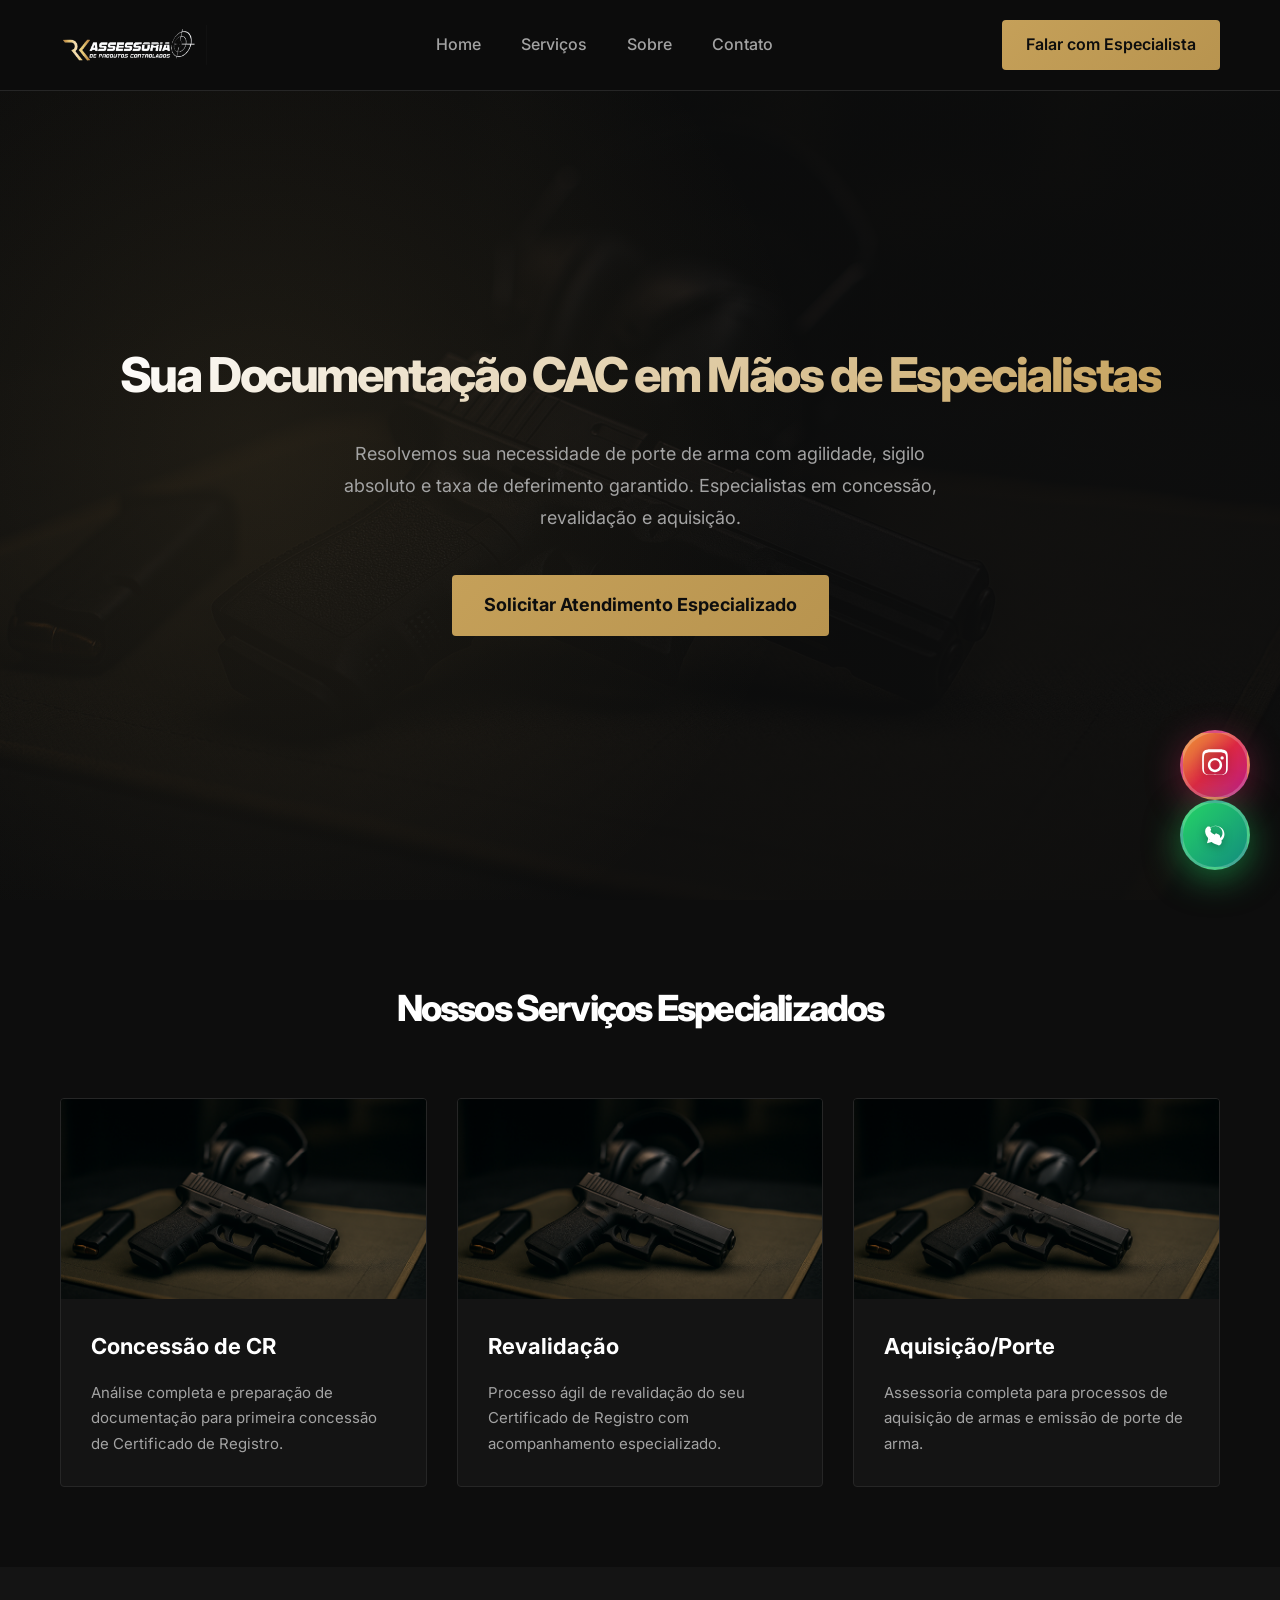
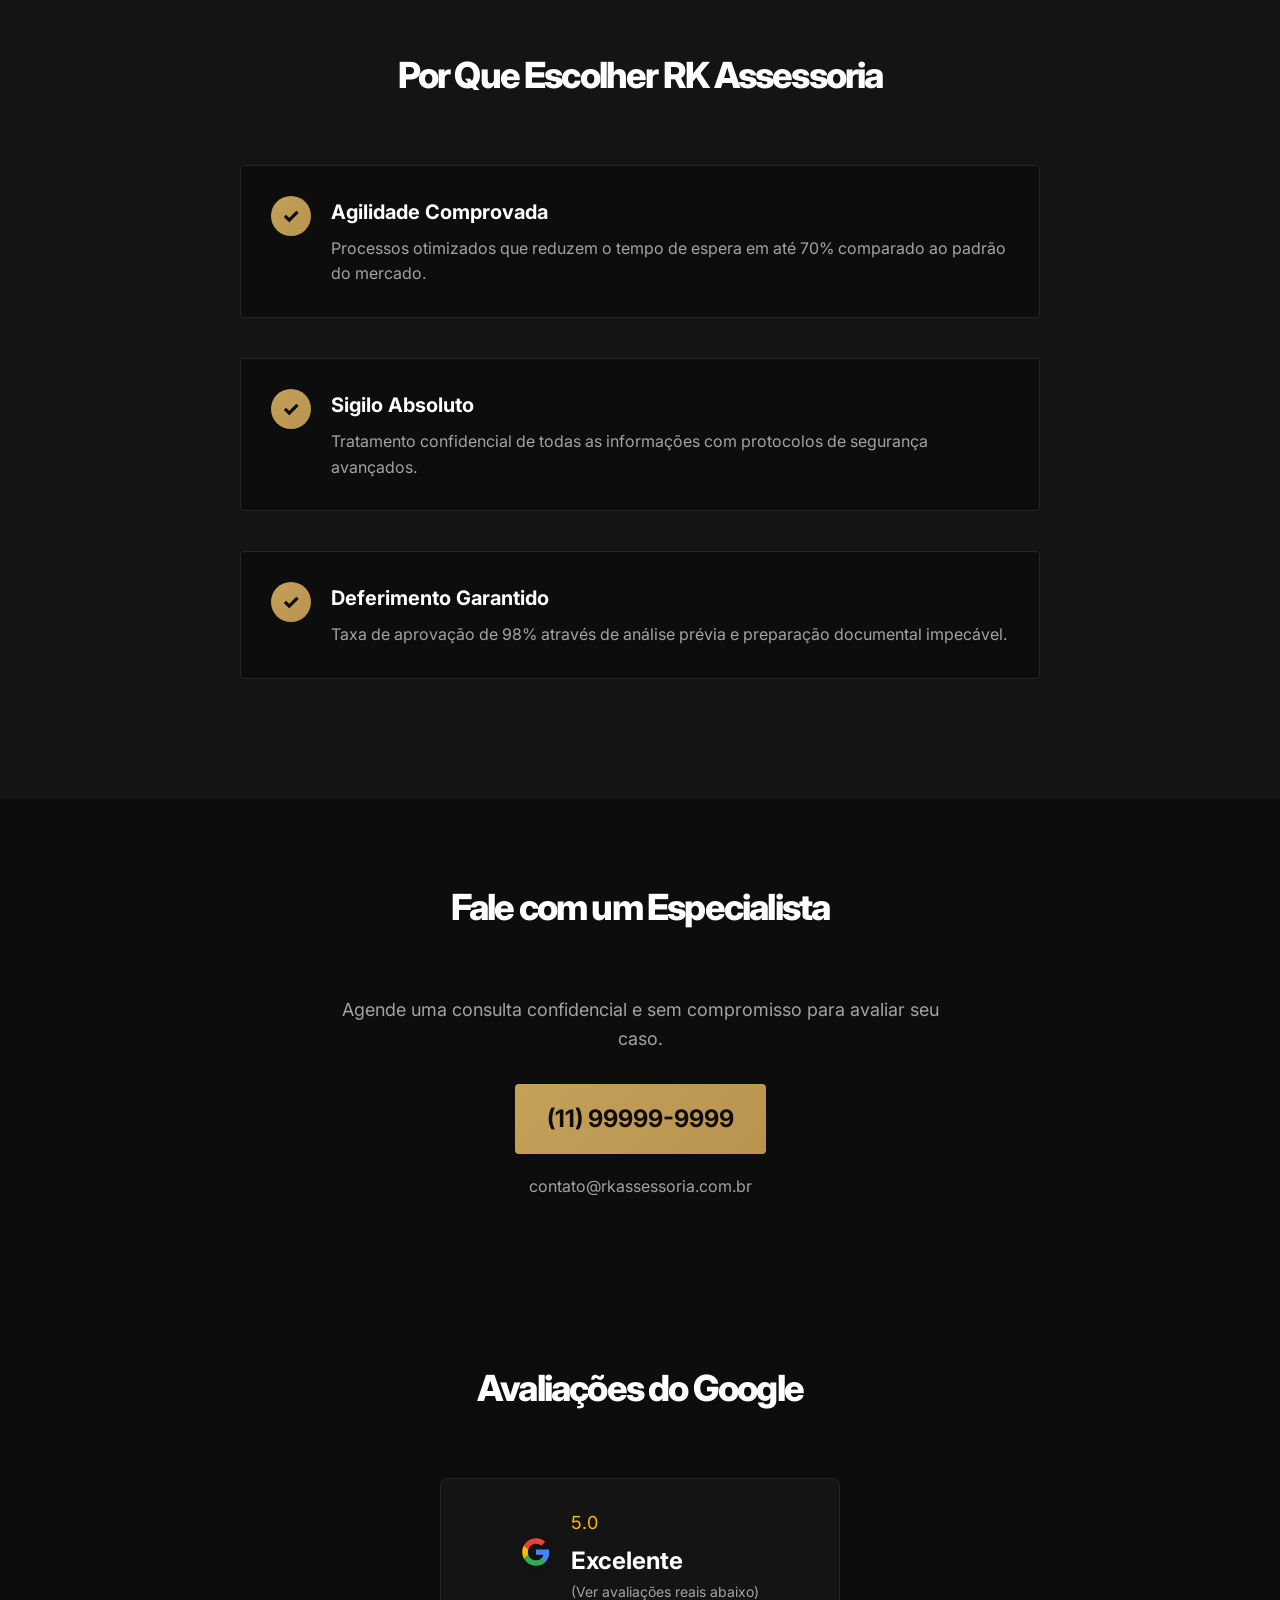
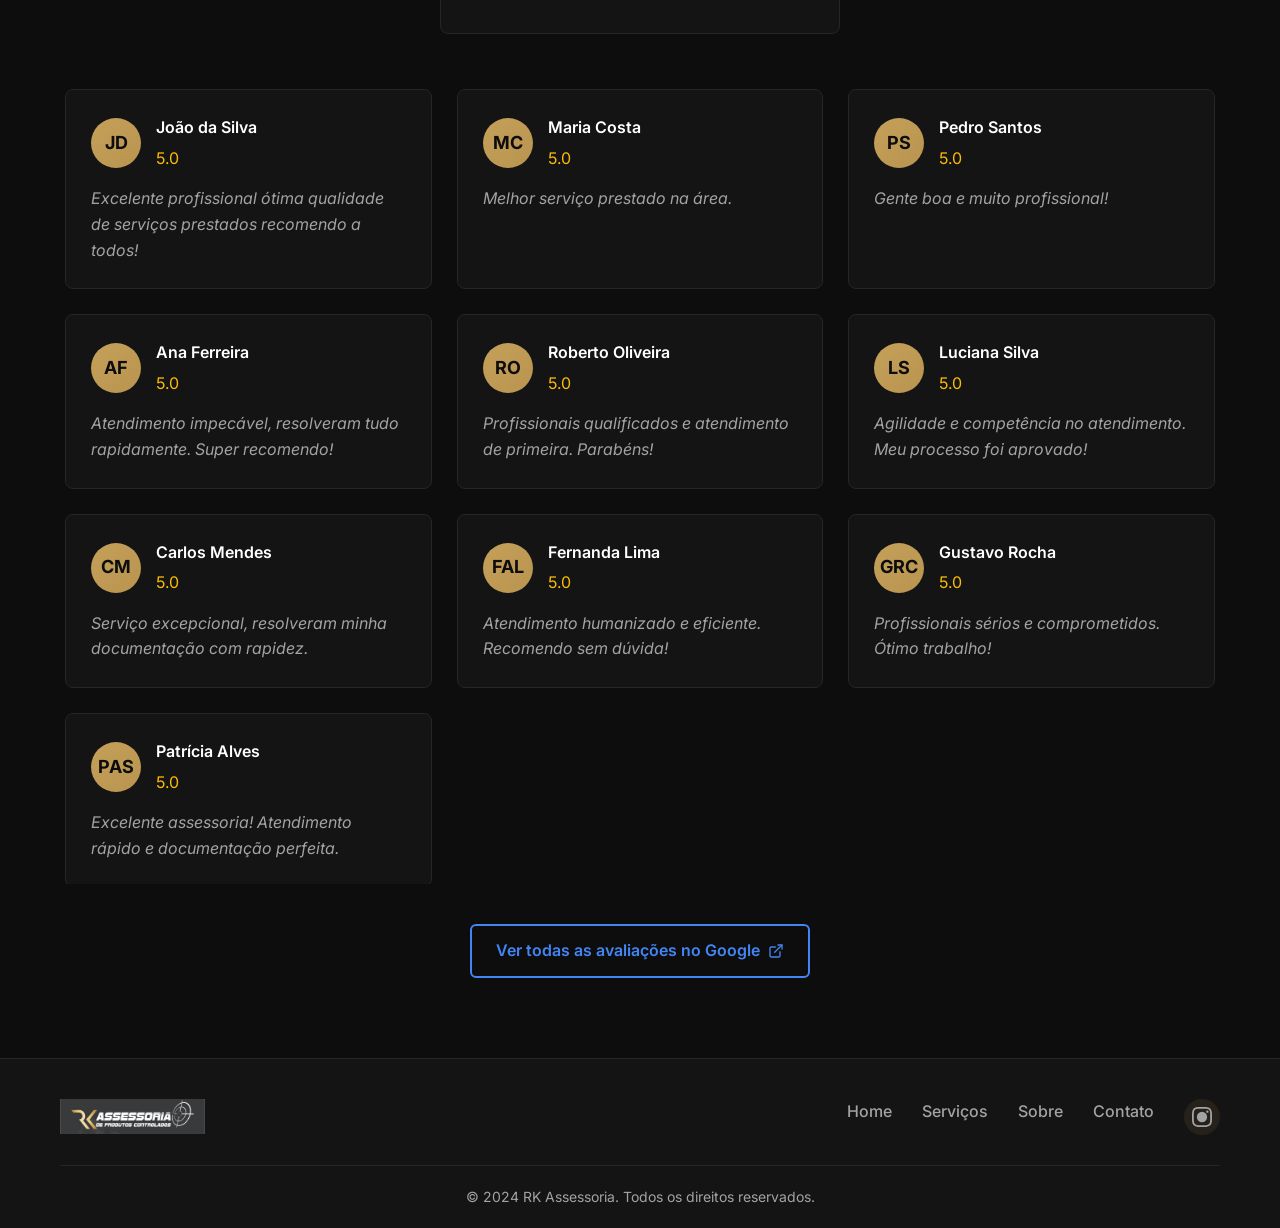
==== commit 3583803e: "Add files via upload" ====
--- a/index.html
+++ b/index.html
@@ -137,14 +137,10 @@
                     </div>
                     <div class="rating-info">
                         <div class="rating-stars">
-                            <span class="star">★</span>
-                            <span class="star">★</span>
-                            <span class="star">★</span>
-                            <span class="star">★</span>
-                            <span class="star">★</span>
-                        </div>
-                        <span class="rating-number">4.9</span>
-                        <span class="total-reviews">(127 avaliações)</span>
+                            <span class="star">5.0</span>
+                        </div>
+                        <span class="rating-number">Excelente</span>
+                        <span class="total-reviews">(Ver avaliações reais abaixo)</span>
                     </div>
                 </div>
             </div>
@@ -157,7 +153,7 @@
                         </div>
                         <div class="user-info">
                             <div class="user-name">João da Silva</div>
-                            <div class="review-stars">★★★★★</div>
+                            <div class="review-stars">5.0</div>
                         </div>
                     </div>
                     <div class="avaliacao-content">
@@ -172,7 +168,7 @@
                         </div>
                         <div class="user-info">
                             <div class="user-name">Maria Costa</div>
-                            <div class="review-stars">★★★★★</div>
+                            <div class="review-stars">5.0</div>
                         </div>
                     </div>
                     <div class="avaliacao-content">
@@ -187,18 +183,122 @@
                         </div>
                         <div class="user-info">
                             <div class="user-name">Pedro Santos</div>
-                            <div class="review-stars">★★★★★</div>
+                            <div class="review-stars">5.0</div>
                         </div>
                     </div>
                     <div class="avaliacao-content">
                         <p class="review-text">Gente boa e muito profissional!</p>
                     </div>
                 </div>
-            </div>
-            
+                
+                <div class="avaliacao-card">
+                    <div class="avaliacao-header">
+                        <div class="user-avatar">
+                            <div class="avatar-placeholder">AF</div>
+                        </div>
+                        <div class="user-info">
+                            <div class="user-name">Ana Ferreira</div>
+                            <div class="review-stars">5.0</div>
+                        </div>
+                    </div>
+                    <div class="avaliacao-content">
+                        <p class="review-text">Atendimento impecável, resolveram tudo rapidamente. Super recomendo!</p>
+                    </div>
+                </div>
+                
+                <div class="avaliacao-card">
+                    <div class="avaliacao-header">
+                        <div class="user-avatar">
+                            <div class="avatar-placeholder">RO</div>
+                        </div>
+                        <div class="user-info">
+                            <div class="user-name">Roberto Oliveira</div>
+                            <div class="review-stars">5.0</div>
+                        </div>
+                    </div>
+                    <div class="avaliacao-content">
+                        <p class="review-text">Profissionais qualificados e atendimento de primeira. Parabéns!</p>
+                    </div>
+                </div>
+                
+                <div class="avaliacao-card">
+                    <div class="avaliacao-header">
+                        <div class="user-avatar">
+                            <div class="avatar-placeholder">LS</div>
+                        </div>
+                        <div class="user-info">
+                            <div class="user-name">Luciana Silva</div>
+                            <div class="review-stars">5.0</div>
+                        </div>
+                    </div>
+                    <div class="avaliacao-content">
+                        <p class="review-text">Agilidade e competência no atendimento. Meu processo foi aprovado!</p>
+                    </div>
+                </div>
+                
+                <div class="avaliacao-card">
+                    <div class="avaliacao-header">
+                        <div class="user-avatar">
+                            <div class="avatar-placeholder">CM</div>
+                        </div>
+                        <div class="user-info">
+                            <div class="user-name">Carlos Mendes</div>
+                            <div class="review-stars">5.0</div>
+                        </div>
+                    </div>
+                    <div class="avaliacao-content">
+                        <p class="review-text">Serviço excepcional, resolveram minha documentação com rapidez.</p>
+                    </div>
+                </div>
+                
+                <div class="avaliacao-card">
+                    <div class="avaliacao-header">
+                        <div class="user-avatar">
+                            <div class="avatar-placeholder">FAL</div>
+                        </div>
+                        <div class="user-info">
+                            <div class="user-name">Fernanda Lima</div>
+                            <div class="review-stars">5.0</div>
+                        </div>
+                    </div>
+                    <div class="avaliacao-content">
+                        <p class="review-text">Atendimento humanizado e eficiente. Recomendo sem dúvida!</p>
+                    </div>
+                </div>
+                
+                <div class="avaliacao-card">
+                    <div class="avaliacao-header">
+                        <div class="user-avatar">
+                            <div class="avatar-placeholder">GRC</div>
+                        </div>
+                        <div class="user-info">
+                            <div class="user-name">Gustavo Rocha</div>
+                            <div class="review-stars">5.0</div>
+                        </div>
+                    </div>
+                    <div class="avaliacao-content">
+                        <p class="review-text">Profissionais sérios e comprometidos. Ótimo trabalho!</p>
+                    </div>
+                </div>
+                
+                <div class="avaliacao-card">
+                    <div class="avaliacao-header">
+                        <div class="user-avatar">
+                            <div class="avatar-placeholder">PAS</div>
+                        </div>
+                        <div class="user-info">
+                            <div class="user-name">Patrícia Alves</div>
+                            <div class="review-stars">5.0</div>
+                        </div>
+                    </div>
+                    <div class="avaliacao-content">
+                        <p class="review-text">Excelente assessoria! Atendimento rápido e documentação perfeita.</p>
+                    </div>
+                </div>
+            </div>
             <div class="avaliacoes-footer">
-                <a href="https://search.google.com/local/reviews?placeid=ChIJrTLr-GyuEmsRBfyf1GDuZSQ" target="_blank" class="ver-mais-avaliacoes">
-                    Ver todos os comentários do Google
+                <a href="https://www.google.com/search?q=RK+Assessoria+-+(Despachante+de+Armas+de+Fogo)" target="_blank" class="ver-mais-avaliacoes">
+                    Ver todas as avaliações no Google
                     <svg width="16" height="16" viewBox="0 0 24 24" fill="none" xmlns="http://www.w3.org/2000/svg">
                         <path d="M18 13v6a2 2 0 01-2 2H5a2 2 0 01-2-2V8a2 2 0 012-2h6" stroke="currentColor" stroke-width="2" stroke-linecap="round" stroke-linejoin="round"/>
                         <path d="M15 3h6v6" stroke="currentColor" stroke-width="2" stroke-linecap="round" stroke-linejoin="round"/>
@@ -236,24 +336,17 @@
 
     <!-- Instagram Flutuante -->
     <a href="https://www.instagram.com/rkassessoria" target="_blank" class="instagram-float">
-        <svg width="24" height="24" viewBox="0 0 24 24" fill="none" xmlns="http://www.w3.org/2000/svg">
-            <path d="M12 2.163c3.204 0 3.584.012 4.85.07 3.252.148 4.771 1.691 4.919 4.919.058 1.265.069 1.645.069 4.849 0 3.205-.012 3.584-.069 4.849-.149 3.225-1.664 4.771-4.919 4.919-1.266.058-1.644.07-4.85.07-3.204 0-3.584-.012-4.849-.07-3.26-.149-4.771-1.699-4.919-4.92-.058-1.265-.07-1.644-.07-4.849 0-3.204.013-3.583.07-4.849.149-3.227 1.664-4.771 4.919-4.919 1.266-.057 1.645-.069 4.849-.069zm0-2.163c-3.259 0-3.667.014-4.947.072-4.358.2-6.78 2.618-6.98 6.98-.059 1.281-.073 1.689-.073 4.948 0 3.259.014 3.668.072 4.948.2 4.358 2.618 6.78 6.98 6.98 1.281.058 1.689.072 4.948.072 3.259 0 3.668-.014 4.948-.072 4.354-.2 6.782-2.618 6.979-6.98.059-1.28.073-1.689.073-4.948 0-3.259-.014-3.667-.072-4.947-.196-4.354-2.617-6.78-6.979-6.98-1.281-.059-1.69-.073-4.949-.073zM5.838 12a6.162 6.162 0 1 1 12.324 0 6.162 6.162 0 0 1-12.324 0zM12 16a4 4 0 1 1 0-8 4 4 0 0 1 0 8zm4.965-10.405a1.44 1.44 0 1 1 2.881.001 1.44 1.44 0 0 1-2.881-.001z" fill="url(#instagram-gradient)"/>
-            <defs>
-                <linearGradient id="instagram-gradient" x1="0%" y1="0%" x2="100%" y2="100%">
-                    <stop offset="0%" style="stop-color:#f09433" />
-                    <stop offset="25%" style="stop-color:#e6683c" />
-                    <stop offset="50%" style="stop-color:#dc2743" />
-                    <stop offset="75%" style="stop-color:#cc2366" />
-                    <stop offset="100%" style="stop-color:#bc1888" />
-                </linearGradient>
-            </defs>
+        <svg width="38" height="38" viewBox="0 0 72 72" fill="none" xmlns="http://www.w3.org/2000/svg">
+            <path d="M36 12c8.8 0 9.6.0 13 .2 3.2.2 4.9 1.3 5.7 2.1.8.8 1.9 2.5 2.1 5.7.2 3.4.2 4.2.2 13s0 9.6-.2 13c-.2 3.2-1.3 4.9-2.1 5.7-.8.8-2.5 1.9-5.7 2.1-3.4.2-4.2.2-13 .2s-9.6 0-13-.2c-3.2-.2-4.9-1.3-5.7-2.1-.8-.8-1.9-2.5-2.1-5.7-.2-3.4-.2-4.2-.2-13s0-9.6.2-13c.2-3.2 1.3-4.9 2.1-5.7.8-.8 2.5-1.9 5.7-2.1 3.4-.2 4.2-.2 13-.2zm0-5.7c-9 0-10.1 0-13.6.2-3.5.2-5.9 1.4-7.5 3-1.6 1.6-2.8 4-3 7.5-.2 3.5-.2 4.6-.2 13.6s0 10.1.2 13.6c.2 3.5 1.4 5.9 3 7.5 1.6 1.6 4 2.8 7.5 3 3.5.2 4.6.2 13.6.2s10.1 0 13.6-.2c3.5-.2 5.9-1.4 7.5-3 1.6-1.6 2.8-4 3-7.5.2-3.5.2-4.6.2-13.6s0-10.1-.2-13.6c-.2-3.5-1.4-5.9-3-7.5-1.6-1.6-4-2.8-7.5-3-3.5-.2-4.6-.2-13.6-.2z" fill="white"/>
+            <path d="M36 22.5c-7.4 0-13.5 6.1-13.5 13.5s6.1 13.5 13.5 13.5 13.5-6.1 13.5-13.5-6.1-13.5-13.5-13.5zm0 22.3c-4.8 0-8.8-3.9-8.8-8.8s3.9-8.8 8.8-8.8 8.8 3.9 8.8 8.8-4 8.8-8.8 8.8z" fill="white"/>
+            <circle cx="49.5" cy="22.5" r="3.2" fill="white"/>
         </svg>
     </a>
 
     <!-- WhatsApp Flutuante -->
     <a href="https://wa.me/5511999999999?text=Ol%C3%A1!%20Gostaria%20de%20saber%20mais%20sobre%20os%20servi%C3%A7os%20da%20RK%20Assessoria" target="_blank" class="whatsapp-float">
-        <svg width="24" height="24" viewBox="0 0 24 24" fill="none" xmlns="http://www.w3.org/2000/svg">
-            <path d="M17.472 14.382c-.297-.149-1.758-.867-2.03-.967-.273-.099-.471-.149-.67.149-.197.297-.767.966-.94 1.164-.173.199-.347.223-.644.074-.297-.149-1.255-.462-2.39-1.475-.883-.788-1.48-1.761-1.653-2.059-.173-.297-.018-.458.13-.606.134-.133.297-.347.446-.521.151-.172.2-.296.3-.495.099-.198.05-.372-.025-.521-.075-.148-.669-1.611-.916-2.206-.242-.579-.487-.501-.669-.51l-.57-.01c-.198 0-.52.074-.792.372s-1.04 1.016-1.04 2.479 1.065 2.876 1.213 3.074c.149.198 2.095 3.2 5.076 4.487.709.306 1.263.489 1.694.626.712.226 1.36.194 1.872.118.571-.085 1.758-.719 2.006-1.413.248-.695.248-1.29.173-1.414-.074-.123-.272-.198-.57-.347m-5.421 7.403h-.004a9.87 9.87 0 01-5.031-1.378l-.361-.214-3.741.982.998-3.648-.235-.374a9.86 9.86 0 01-1.51-5.26c.001-5.45 4.436-9.884 9.888-9.884 2.64 0 5.122 1.03 6.988 2.898a9.825 9.825 0 012.893 6.994c-.003 5.45-4.437 9.884-9.885 9.884m8.413-18.297A11.815 11.815 0 0012.05 0C5.495 0 .16 5.335.157 11.892c0 2.096.547 4.142 1.588 5.945L.057 24l6.305-1.654a11.882 11.882 0 005.683 1.448h.005c6.554 0 11.89-5.335 11.893-11.893a11.821 11.821 0 00-3.48-8.413Z" fill="#25D366"/>
+        <svg width="38" height="38" viewBox="0 0 72 72" fill="none" xmlns="http://www.w3.org/2000/svg">
+            <path d="M48.9 23.1c-3.1-3.1-7.2-4.8-11.6-4.8-9 0-16.4 7.4-16.4 16.4 0 2.9.8 5.7 2.2 8.2l-2.3 8.5 8.7-2.3c2.4 1.3 5.1 2 7.8 2 .1 0 .2 0 .2 0 9 0 16.4-7.4 16.4-16.4 0-4.4-1.7-8.5-4.8-11.6zM37.3 46.2c-2.5 0-4.9-.7-7-2l-.5-.3-5.2 1.4 1.4-5.1-.3-.5c-1.4-2.1-2.2-4.6-2.2-7.2 0-7.4 6-13.4 13.4-13.4 3.6 0 6.9 1.4 9.4 3.9 2.5 2.5 3.9 5.8 3.9 9.4 0 7.4-6 13.4-13.4 13.4h-.1zm7.4-10.1c-.2-.3-1.2-.6-2.8-1.5-1.6-.8-2.6-1.3-3.2-1.6-.6-.3-1-.3-1.4.3-.4.6-1.2 1.5-1.5 1.8-.3.3-.6.4-1.1.1-.5-.3-2-1-3.8-2.3-1.8-1.3-3-2.9-3.3-3.3-.3-.4-.3-.8-.1-1.2.2-.4.6-1.2.9-1.8.3-.6.2-1.1-.1-1.7-.3-.6-1.3-3.1-1.6-3.8-.3-.7-.6-1.1-1.4-1.1-.7 0-1.5 0-2.1 0-.6 0-1.6.2-2.5 1.2-.9.9-3.4 3.3-3.4 8.1 0 4.7 3.4 9.3 3.9 9.9.5.6 6.6 10.6 16.1 14.5 2.2.9 3.9 1.5 5.2 1.9.2.1.4.2.6.2.2 0 .4 0 .6-.1 2.1-.8 4-2.6 4.6-4.6.5-1.6.5-3 .4-3.3-.1-.2-.4-.4-.9-.7z" fill="white"/>
         </svg>
     </a>
 
--- a/style-new.css
+++ b/style-new.css
@@ -469,40 +469,73 @@
     position: fixed;
     bottom: 100px;
     right: 30px;
-    width: 60px;
-    height: 60px;
-    background: linear-gradient(45deg, #f09433 0%, #e6683c 25%, #dc2743 50%, #cc2366 75%, #bc1888 100%);
+    width: 70px;
+    height: 70px;
+    background: linear-gradient(135deg, #f09433 0%, #e6683c 25%, #dc2743 50%, #cc2366 75%, #bc1888 100%);
     border-radius: 50%;
     display: flex;
     align-items: center;
     justify-content: center;
-    box-shadow: 0 4px 20px rgba(225, 48, 108, 0.3);
-    transition: all 0.3s ease;
+    box-shadow: 0 8px 35px rgba(225, 48, 108, 0.4), 0 4px 15px rgba(0, 0, 0, 0.2);
+    transition: all 0.4s cubic-bezier(0.175, 0.885, 0.32, 1.275);
     z-index: 999;
-    animation: instagramPulse 2.5s infinite;
+    animation: instagramFloat 3s ease-in-out infinite;
+    border: 3px solid rgba(255, 255, 255, 0.2);
 }
 
 .instagram-float:hover {
+    transform: scale(1.15) rotate(5deg);
+    box-shadow: 0 12px 45px rgba(225, 48, 108, 0.6), 0 6px 25px rgba(0, 0, 0, 0.3);
+    animation: none;
+    border-color: rgba(255, 255, 255, 0.4);
+}
+
+.instagram-float::before {
+    content: '';
+    position: absolute;
+    top: -2px;
+    left: -2px;
+    right: -2px;
+    bottom: -2px;
+    background: linear-gradient(45deg, #f09433, #e6683c, #dc2743, #cc2366, #bc1888);
+    border-radius: 50%;
+    z-index: -1;
+    opacity: 0;
+    transition: opacity 0.3s ease;
+}
+
+.instagram-float:hover::before {
+    opacity: 0.6;
+    animation: instagramGlow 2s ease-in-out infinite;
+}
+
+.instagram-float svg {
+    width: 38px;
+    height: 38px;
+    fill: white;
+    filter: drop-shadow(0 2px 4px rgba(0, 0, 0, 0.3));
+    transition: transform 0.3s ease;
+}
+
+.instagram-float:hover svg {
     transform: scale(1.1);
-    box-shadow: 0 6px 30px rgba(225, 48, 108, 0.4);
-    animation: none;
-}
-
-.instagram-float svg {
-    width: 32px;
-    height: 32px;
-    fill: white;
-}
-
-@keyframes instagramPulse {
-    0% {
-        box-shadow: 0 4px 20px rgba(225, 48, 108, 0.3);
+}
+
+@keyframes instagramFloat {
+    0%, 100% {
+        transform: translateY(0px);
     }
     50% {
-        box-shadow: 0 4px 30px rgba(225, 48, 108, 0.5);
-    }
-    100% {
-        box-shadow: 0 4px 20px rgba(225, 48, 108, 0.3);
+        transform: translateY(-10px);
+    }
+}
+
+@keyframes instagramGlow {
+    0%, 100% {
+        box-shadow: 0 0 20px rgba(225, 48, 108, 0.6);
+    }
+    50% {
+        box-shadow: 0 0 40px rgba(225, 48, 108, 0.8);
     }
 }
 
@@ -511,40 +544,95 @@
     position: fixed;
     bottom: 30px;
     right: 30px;
-    width: 60px;
-    height: 60px;
-    background: #25D366;
+    width: 70px;
+    height: 70px;
+    background: linear-gradient(135deg, #25D366, #128C7E);
     border-radius: 50%;
     display: flex;
     align-items: center;
     justify-content: center;
-    box-shadow: 0 4px 20px rgba(37, 211, 102, 0.3);
-    transition: all 0.3s ease;
+    box-shadow: 0 8px 35px rgba(37, 211, 102, 0.5), 0 4px 15px rgba(0, 0, 0, 0.2);
+    transition: all 0.4s cubic-bezier(0.175, 0.885, 0.32, 1.275);
     z-index: 1000;
-    animation: whatsappPulse 2s infinite;
+    animation: whatsappFloat 3s ease-in-out infinite;
+    border: 3px solid rgba(255, 255, 255, 0.2);
 }
 
 .whatsapp-float:hover {
+    transform: scale(1.15) rotate(-5deg);
+    box-shadow: 0 12px 45px rgba(37, 211, 102, 0.7), 0 6px 25px rgba(0, 0, 0, 0.3);
+    animation: none;
+    border-color: rgba(255, 255, 255, 0.4);
+}
+
+.whatsapp-float::before {
+    content: '';
+    position: absolute;
+    top: -2px;
+    left: -2px;
+    right: -2px;
+    bottom: -2px;
+    background: linear-gradient(45deg, #25D366, #128C7E, #075E54);
+    border-radius: 50%;
+    z-index: -1;
+    opacity: 0;
+    transition: opacity 0.3s ease;
+}
+
+.whatsapp-float:hover::before {
+    opacity: 0.6;
+    animation: whatsappGlow 2s ease-in-out infinite;
+}
+
+.whatsapp-float svg {
+    width: 38px;
+    height: 38px;
+    fill: white;
+    filter: drop-shadow(0 2px 4px rgba(0, 0, 0, 0.3));
+    transition: transform 0.3s ease;
+}
+
+.whatsapp-float:hover svg {
     transform: scale(1.1);
-    box-shadow: 0 6px 30px rgba(37, 211, 102, 0.4);
-    animation: none;
-}
-
-.whatsapp-float svg {
-    width: 32px;
-    height: 32px;
-    fill: white;
-}
-
-@keyframes whatsappPulse {
-    0% {
-        box-shadow: 0 4px 20px rgba(37, 211, 102, 0.3);
+}
+
+@keyframes whatsappFloat {
+    0%, 100% {
+        transform: translateY(0px);
     }
     50% {
-        box-shadow: 0 4px 30px rgba(37, 211, 102, 0.5);
-    }
-    100% {
-        box-shadow: 0 4px 20px rgba(37, 211, 102, 0.3);
+        transform: translateY(-10px);
+    }
+}
+
+@keyframes whatsappGlow {
+    0%, 100% {
+        box-shadow: 0 0 20px rgba(37, 211, 102, 0.6);
+    }
+    50% {
+        box-shadow: 0 0 40px rgba(37, 211, 102, 0.8);
+    }
+}
+
+.whatsapp-float:hover svg {
+    transform: scale(1.1);
+}
+
+@keyframes whatsappFloat {
+    0%, 100% {
+        transform: translateY(0px);
+    }
+    50% {
+        transform: translateY(-10px);
+    }
+}
+
+@keyframes whatsappGlow {
+    0%, 100% {
+        box-shadow: 0 0 20px rgba(37, 211, 102, 0.6);
+    }
+    50% {
+        box-shadow: 0 0 40px rgba(37, 211, 102, 0.8);
     }
 }
 
@@ -619,9 +707,30 @@
 
 .avaliacoes-grid {
     display: grid;
-    grid-template-columns: repeat(auto-fit, minmax(300px, 1fr));
-    gap: 30px;
+    grid-template-columns: repeat(auto-fit, minmax(280px, 1fr));
+    gap: 25px;
     margin-bottom: 40px;
+    max-height: 800px;
+    overflow-y: auto;
+    padding: 5px;
+}
+
+.avaliacoes-grid::-webkit-scrollbar {
+    width: 8px;
+}
+
+.avaliacoes-grid::-webkit-scrollbar-track {
+    background: #141414;
+    border-radius: 4px;
+}
+
+.avaliacoes-grid::-webkit-scrollbar-thumb {
+    background: #262626;
+    border-radius: 4px;
+}
+
+.avaliacoes-grid::-webkit-scrollbar-thumb:hover {
+    background: #c5a059;
 }
 
 .avaliacao-card {
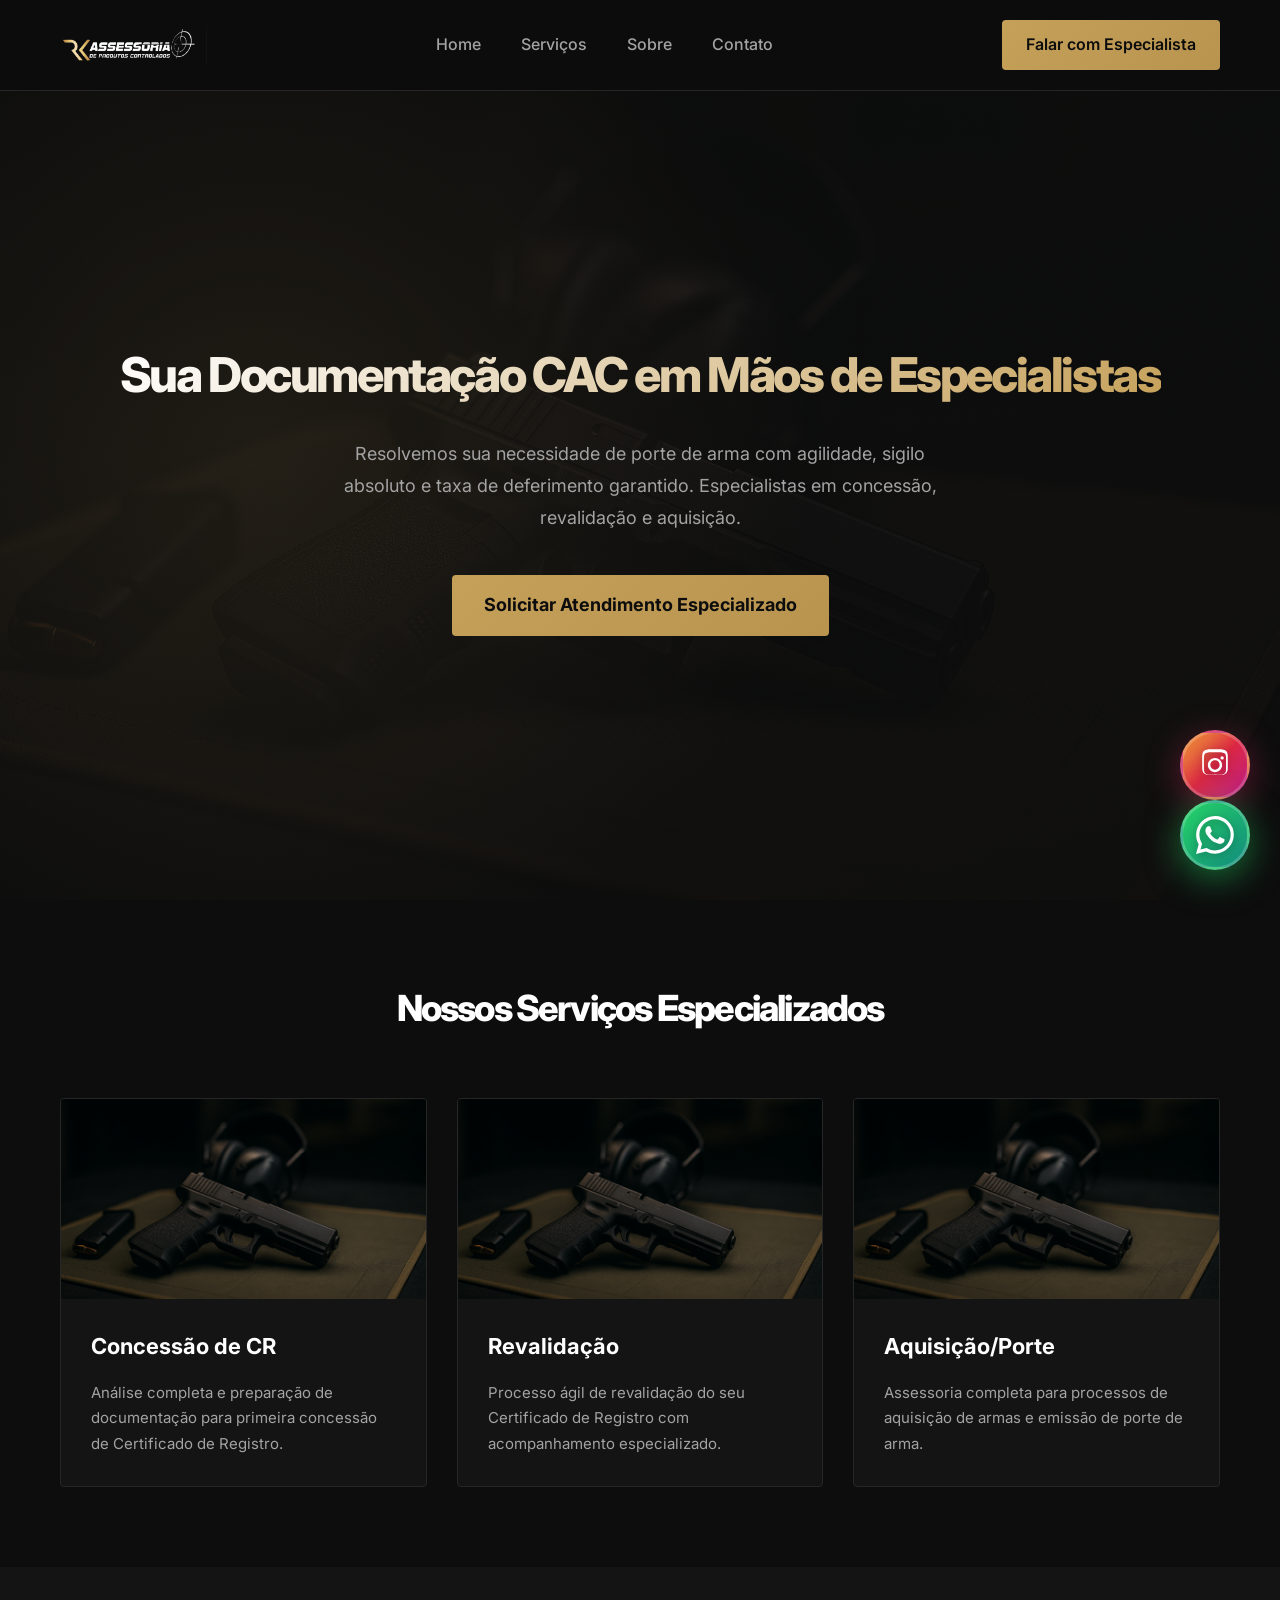
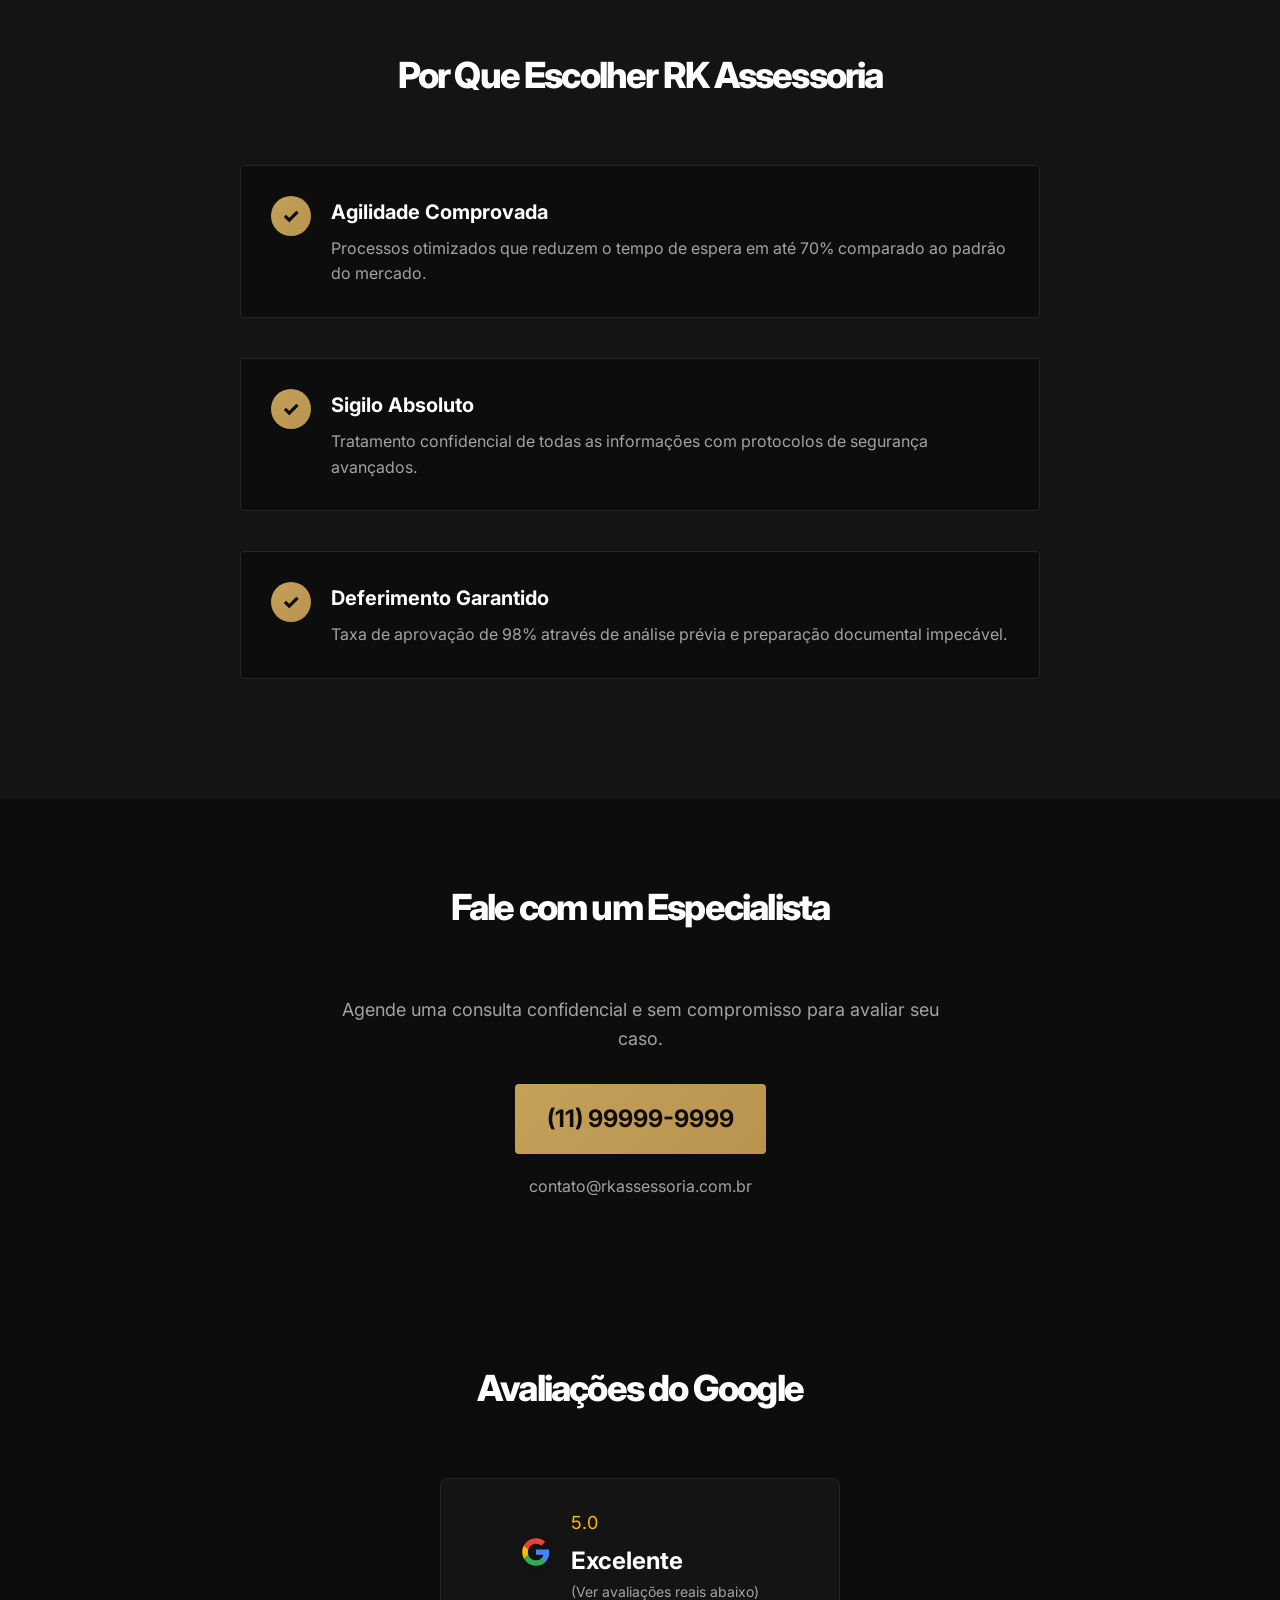
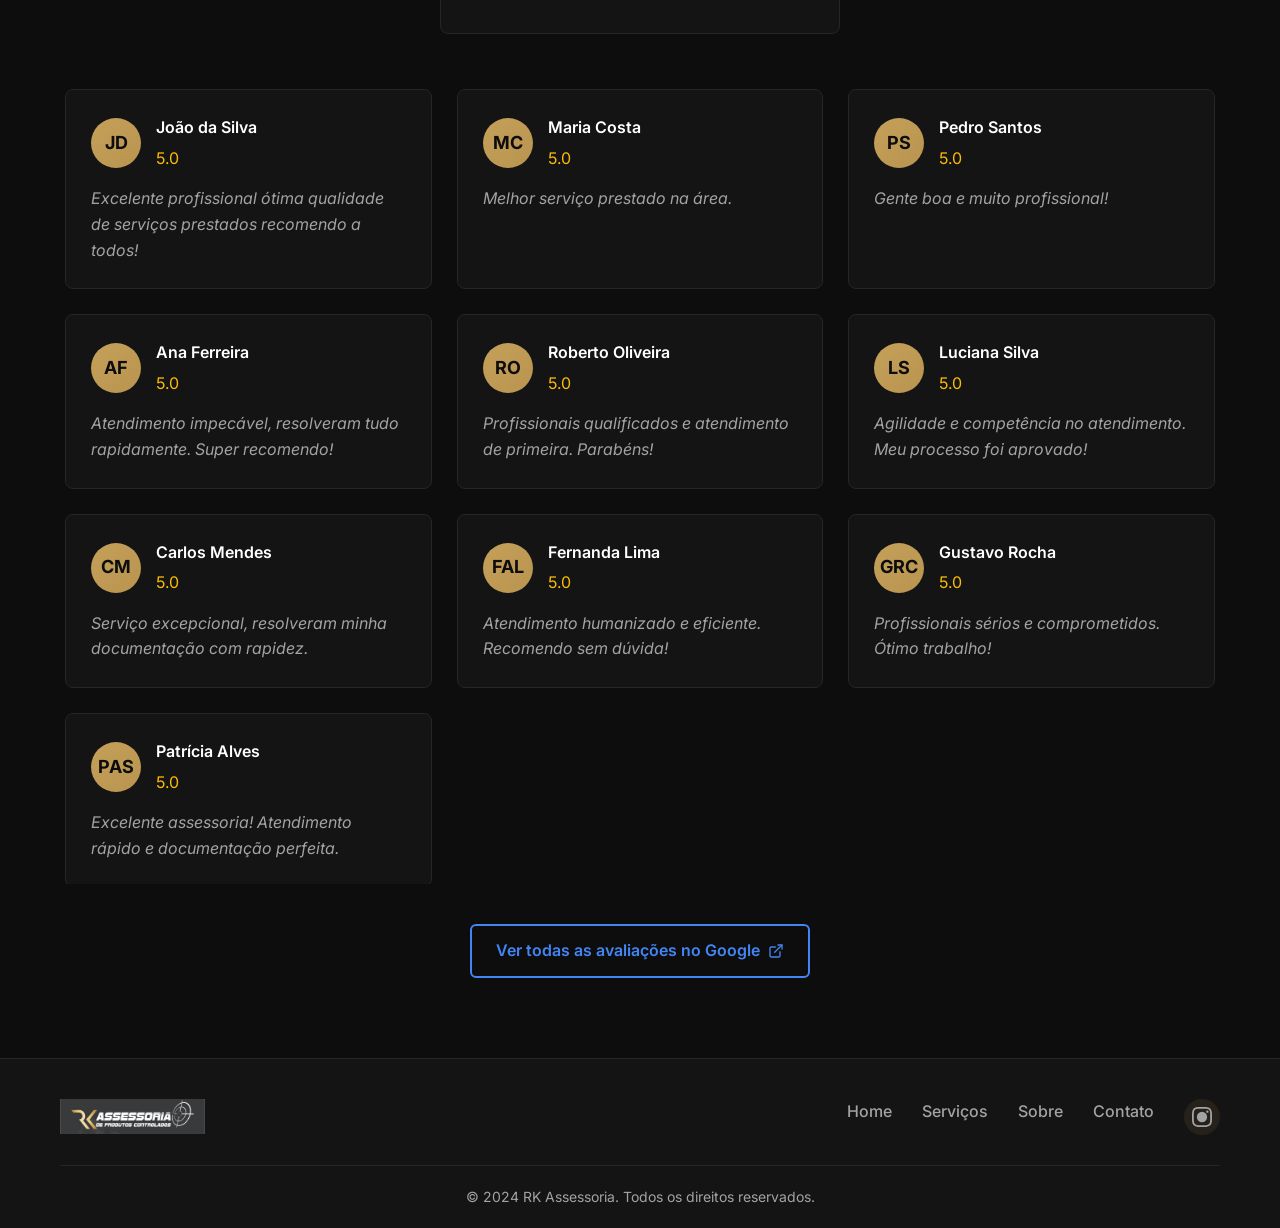
==== commit 151f3395: "Add files via upload" ====
--- a/index.html
+++ b/index.html
@@ -345,8 +345,8 @@
 
     <!-- WhatsApp Flutuante -->
     <a href="https://wa.me/5511999999999?text=Ol%C3%A1!%20Gostaria%20de%20saber%20mais%20sobre%20os%20servi%C3%A7os%20da%20RK%20Assessoria" target="_blank" class="whatsapp-float">
-        <svg width="38" height="38" viewBox="0 0 72 72" fill="none" xmlns="http://www.w3.org/2000/svg">
-            <path d="M48.9 23.1c-3.1-3.1-7.2-4.8-11.6-4.8-9 0-16.4 7.4-16.4 16.4 0 2.9.8 5.7 2.2 8.2l-2.3 8.5 8.7-2.3c2.4 1.3 5.1 2 7.8 2 .1 0 .2 0 .2 0 9 0 16.4-7.4 16.4-16.4 0-4.4-1.7-8.5-4.8-11.6zM37.3 46.2c-2.5 0-4.9-.7-7-2l-.5-.3-5.2 1.4 1.4-5.1-.3-.5c-1.4-2.1-2.2-4.6-2.2-7.2 0-7.4 6-13.4 13.4-13.4 3.6 0 6.9 1.4 9.4 3.9 2.5 2.5 3.9 5.8 3.9 9.4 0 7.4-6 13.4-13.4 13.4h-.1zm7.4-10.1c-.2-.3-1.2-.6-2.8-1.5-1.6-.8-2.6-1.3-3.2-1.6-.6-.3-1-.3-1.4.3-.4.6-1.2 1.5-1.5 1.8-.3.3-.6.4-1.1.1-.5-.3-2-1-3.8-2.3-1.8-1.3-3-2.9-3.3-3.3-.3-.4-.3-.8-.1-1.2.2-.4.6-1.2.9-1.8.3-.6.2-1.1-.1-1.7-.3-.6-1.3-3.1-1.6-3.8-.3-.7-.6-1.1-1.4-1.1-.7 0-1.5 0-2.1 0-.6 0-1.6.2-2.5 1.2-.9.9-3.4 3.3-3.4 8.1 0 4.7 3.4 9.3 3.9 9.9.5.6 6.6 10.6 16.1 14.5 2.2.9 3.9 1.5 5.2 1.9.2.1.4.2.6.2.2 0 .4 0 .6-.1 2.1-.8 4-2.6 4.6-4.6.5-1.6.5-3 .4-3.3-.1-.2-.4-.4-.9-.7z" fill="white"/>
+        <svg width="38" height="38" viewBox="0 0 16 16" fill="currentColor" xmlns="http://www.w3.org/2000/svg">
+            <path d="M13.601 2.326A7.85 7.85 0 0 0 7.994 0C3.627 0 .068 3.558.064 7.926c0 1.399.366 2.76 1.057 3.965L0 16l4.204-1.102a7.9 7.9 0 0 0 3.79.965h.004c4.368 0 7.926-3.558 7.93-7.93A7.9 7.9 0 0 0 13.6 2.326zM7.994 14.521a6.6 6.6 0 0 1-3.356-.92l-.24-.144-2.494.654.666-2.433-.156-.251a6.56 6.56 0 0 1-1.007-3.505c0-3.626 2.957-6.584 6.591-6.584a6.56 6.56 0 0 1 4.66 1.931 6.56 6.56 0 0 1 1.928 4.66c-.004 3.639-2.961 6.592-6.592 6.592m3.615-4.934c-.197-.099-1.17-.578-1.353-.646-.182-.065-.315-.099-.445.099-.133.197-.513.646-.627.775-.114.133-.232.148-.43.05-.197-.1-.836-.308-1.592-.985-.59-.525-.985-1.175-1.103-1.372-.114-.198-.011-.304.088-.403.087-.088.197-.232.296-.346.1-.114.133-.198.198-.33.065-.134.034-.248-.015-.347-.05-.099-.445-1.076-.612-1.47-.16-.389-.323-.335-.445-.34-.114-.007-.247-.007-.38-.007a.73.73 0 0 0-.529.247c-.182.198-.691.677-.691 1.654s.71 1.916.81 2.049c.098.133 1.394 2.132 3.383 2.992.47.205.84.326 1.129.418.475.152.904.129 1.246.08.38-.058 1.171-.48 1.338-.943.164-.464.164-.86.114-.943-.049-.084-.182-.133-.38-.232"/>
         </svg>
     </a>
 
